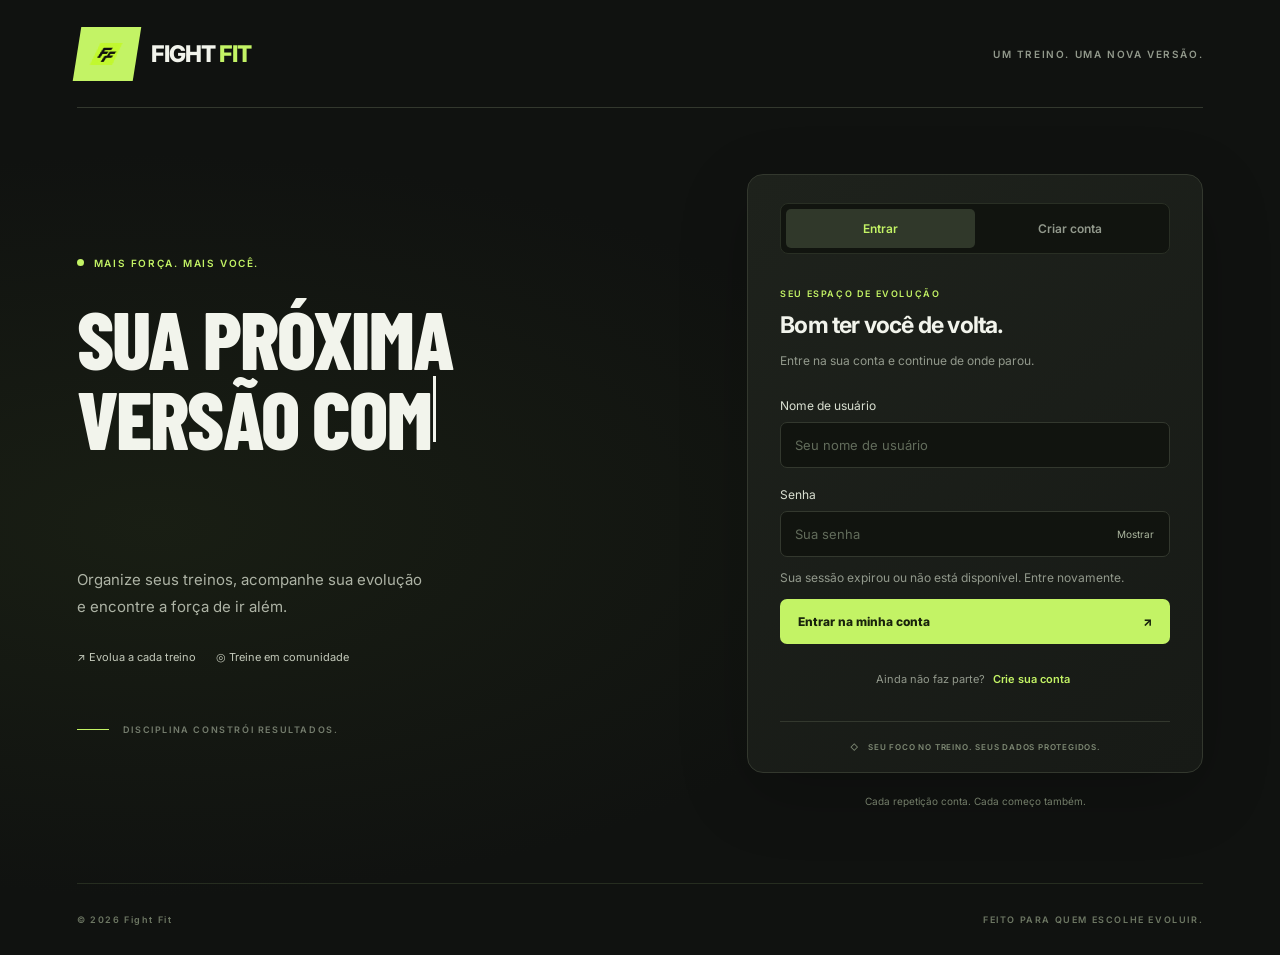
==== Front-End/public/pagina_principal.html @ aafc746a "Carrega grupos e treinos reais após o login" ====
<!doctype html>
<html lang="pt-BR">
<head>
    <meta charset="UTF-8">
    <meta name="viewport" content="width=device-width, initial-scale=1">
    <meta name="theme-color" content="#101210">
    <title>Seu espaço — Fight Fit</title>
    <link rel="icon" href="assets/images/logo.png" type="image/png">
    <link rel="stylesheet" href="assets/css/principal.css">
    <script type="module" src="assets/js/principal.js"></script>
</head>
<body>
    <a class="pular-conteudo" href="#conteudo">Pular para o conteúdo</a>
    <aside class="sidebar" id="menu-principal" aria-label="Menu principal">
        <a class="marca" href="#inicio" aria-label="Fight Fit — início">
            <img src="assets/images/logo.png" alt=""><span>FIGHT<span>FIT</span></span>
        </a>
        <p class="menu-legenda">SEU ESPAÇO</p>
        <nav aria-label="Navegação principal">
            <a class="menu-link ativo" href="#inicio" aria-current="location"><span aria-hidden="true">◈</span> Visão geral</a>
            <a class="menu-link" href="#grupos"><span aria-hidden="true">◎</span> Meus grupos <span class="contador" id="total-grupos">—</span></a>
            <a class="menu-link" href="#treinos"><img class="icone-navegacao" src="assets/images/icons/forca.svg" alt=""> Meus treinos <span class="contador" id="total-treinos">—</span></a>
        </nav>
        <div class="sidebar-convite">
            <span class="estrela" aria-hidden="true">✳</span>
            <h2>Seu ritmo.<br>Nossa força.</h2>
            <p>Encontre pessoas que também escolheram evoluir.</p>
            <button class="link-botao" data-explorar>Explorar grupos <span aria-hidden="true">→</span></button>
        </div>
        <div class="sidebar-rodape"><span class="ponto"></span> UM TREINO. UMA NOVA VERSÃO.</div>
    </aside>

    <div class="pagina">
        <header class="barra-superior">
            <button class="botao-menu" aria-expanded="false" aria-controls="menu-principal" aria-label="Abrir menu"><span aria-hidden="true">☰</span></button>
            <div class="caminho">Seu espaço <span aria-hidden="true">/</span> <strong>Visão geral</strong></div>
            <div class="barra-acoes">
                <button class="link-botao" id="sair" type="button">Sair</button><span class="avatar perfil" data-avatar-nome="Atleta">AT</span>
            </div>
        </header>

        <main id="conteudo">
            <noscript><p class="aviso-pagina">Ative o JavaScript para acessar seus grupos e treinos.</p></noscript>
            <div class="aviso-pagina" id="estado-carregamento" role="status" data-estado="carregando">
                <p id="mensagem-carregamento">Carregando seus grupos e treinos…</p>
                <button class="botao secundario" id="tentar-novamente" type="button" hidden>Tentar novamente</button>
            </div>
            <div id="conteudo-principal" hidden>
            <section id="inicio" aria-labelledby="titulo-principal">
                <div class="boas-vindas">
                    <div>
                        <p class="sobretitulo" id="etapa-boas-vindas">SEU ESPAÇO DE EVOLUÇÃO</p>
                        <h1 id="titulo-principal">Um passo de cada vez.</h1>
                        <p id="descricao-principal">Preparando seus grupos e treinos…</p>
                    </div>
                    <button class="botao secundario" data-explorar>Explorar grupos <span aria-hidden="true"><svg class="icone-seta" viewBox="0 0 24 24" fill="none" stroke="currentColor" stroke-width="1.5" stroke-linecap="round" stroke-linejoin="round" aria-hidden="true"><path d="M5 19 19 5M5 5h14v14"/></svg></span></button>
                </div>
                <div class="destaque">
                    <div class="destaque-texto">
                        <p class="sobretitulo"><span class="ponto"></span> A FORÇA ESTÁ NA COMUNIDADE</p>
                        <h2><span id="destaque-linha-1">SEU PRÓXIMO</span><span id="destaque-linha-2">NÍVEL É</span><em id="destaque-enfase">COLETIVO.</em></h2>
                        <p id="descricao-destaque">Quando a vontade encontra companhia, a evolução vira parte da rotina.</p>
                        <a class="botao principal" href="#grupos">Encontre sua turma <span aria-hidden="true"><svg class="icone-seta" viewBox="0 0 24 24" fill="none" stroke="currentColor" stroke-width="1.5" stroke-linecap="round" stroke-linejoin="round" aria-hidden="true"><path d="M5 19 19 5M5 5h14v14"/></svg></span></a>
                        <div class="destaque-rodape"><span class="linha"></span> CADA PESSOA CONTA. CADA TREINO TAMBÉM.</div>
                    </div>
                    <article class="proximo-treino" id="treino-em-destaque" hidden>
                        <div class="proximo-topo"><span class="sobretitulo">TREINO EM DESTAQUE</span><span id="modalidade-destaque"></span></div>
                        <div class="simbolo-coletivo" aria-hidden="true"><span>F</span><span>F</span></div>
                        <div class="proximo-conteudo">
                            <span class="texto-verde" id="contexto-destaque"></span>
                            <h3 id="nome-treino-destaque"></h3>
                            <div class="detalhes" id="detalhes-destaque"></div>
                            <div class="participantes" id="participantes-destaque" hidden><div class="avatares"></div><p></p></div>
                            <button class="botao principal" id="abrir-treino-destaque">Ver treino <span aria-hidden="true"><svg class="icone-seta" viewBox="0 0 24 24" fill="none" stroke="currentColor" stroke-width="1.5" stroke-linecap="round" stroke-linejoin="round" aria-hidden="true"><path d="M5 19 19 5M5 5h14v14"/></svg></span></button>
                        </div>
                    </article>
                    <article class="convite-primeiro-grupo" id="convite-primeiro-treino" hidden>
                        <span class="sobretitulo">TODO MUNDO COMEÇA EM ALGUM LUGAR</span>
                        <img class="icone-convite" src="assets/images/icons/forca.svg" alt="">
                        <h3 id="titulo-convite-treino"></h3>
                        <p id="descricao-convite-treino"></p>
                        <button class="botao principal" data-criar-treino>Criar meu primeiro treino <span aria-hidden="true"><svg class="icone-seta" viewBox="0 0 24 24" fill="none" stroke="currentColor" stroke-width="1.5" stroke-linecap="round" stroke-linejoin="round" aria-hidden="true"><path d="M5 19 19 5M5 5h14v14"/></svg></span></button>
                        <button class="link-botao" data-explorar>Encontrar uma comunidade</button>
                    </article>
                </div>
            </section>

            <section class="secao" id="grupos" aria-labelledby="titulo-grupos">
                <div class="cabecalho-secao">
                    <div><p class="sobretitulo">CONEXÕES QUE MOVEM</p><h2 id="titulo-grupos">Sua turma, sua motivação.</h2></div>
                    <button class="link-botao" data-explorar>Descobrir grupos <span aria-hidden="true"><svg class="icone-seta" viewBox="0 0 24 24" fill="none" stroke="currentColor" stroke-width="1.5" stroke-linecap="round" stroke-linejoin="round" aria-hidden="true"><path d="M5 19 19 5M5 5h14v14"/></svg></span></button>
                </div>
                <div class="filtro-grupos" id="filtro-grupos" hidden>
                    <label for="buscar-grupo">Seus grupos</label><input id="buscar-grupo" type="search" placeholder="Buscar pelo nome ou tag" autocomplete="off"><span id="resultado-busca" role="status"></span>
                </div>
                <p class="busca-vazia" id="busca-vazia" hidden>Nenhum grupo encontrado. Tente outro nome ou tag.</p>
                <div class="grade-grupos" hidden></div>
                <div class="estado-sem-grupos" id="estado-sem-grupos" hidden>
                    <span class="icone-grupo icone-comunidade" aria-hidden="true"><img src="assets/images/icons/grupo.svg" alt=""></span>
                    <div><h3>Uma turma para chamar de sua.</h3><p>Você ainda não participa de nenhum grupo. Encontre sua comunidade ou convide seus amigos para começar.</p></div>
                    <button class="botao secundario" data-criar-grupo>Criar um grupo</button>
                </div>
            </section>

            <section class="secao" id="treinos" aria-labelledby="titulo-treinos">
                <div class="cabecalho-secao">
                    <div><p class="sobretitulo">NO SEU RITMO, COM A SUA TURMA</p><h2 id="titulo-treinos">Seu espaço de treino.</h2></div>
                    <button class="link-botao" data-criar-treino>Criar treino <span aria-hidden="true">+</span></button>
                </div>
                <div class="grade-treinos" hidden></div>
                <div class="estado-sem-grupos" id="estado-sem-treinos" hidden>
                    <span class="icone-grupo icone-comunidade" aria-hidden="true"><img src="assets/images/icons/forca.svg" alt=""></span>
                    <div><h3>Seu primeiro treino começa aqui.</h3><p>Você ainda não tem treinos disponíveis. Crie um treino individual ou combine um com a sua comunidade.</p></div>
                    <button class="botao secundario" data-criar-treino>Criar um treino</button>
                </div>
            </section>
            </div>
        </main>
    </div>

    <template id="modelo-grupo">
        <article class="cartao-grupo">
            <div class="grupo-topo"><span class="icone-grupo icone-comunidade" aria-hidden="true"><img src="assets/images/icons/grupo.svg" alt=""></span><span class="etiqueta neutra">SEU GRUPO</span></div>
            <h3></h3><p class="descricao-grupo"></p><span class="tag-grupo"></span>
            <div class="grupo-meta"><div class="modalidades-grupo"></div><span class="total-integrantes"></span></div>
            <div class="grupo-base"><div class="avatares" aria-hidden="true"></div><button class="seta-botao" data-grupo></button></div>
        </article>
    </template>
    <template id="modelo-treino">
        <article class="cartao-treino">
            <div class="modalidade-treino"></div><h3></h3><p class="origem-treino"></p><p class="quantidade-exercicios"></p>
            <button class="botao pequeno" data-treino>Ver treino <span aria-hidden="true"><svg class="icone-seta" viewBox="0 0 24 24" fill="none" stroke="currentColor" stroke-width="1.5" stroke-linecap="round" stroke-linejoin="round" aria-hidden="true"><path d="M5 19 19 5M5 5h14v14"/></svg></span></button>
        </article>
    </template>

    <dialog id="dialogo-treino" aria-labelledby="titulo-dialogo-treino">
    <div class="dialogo-topo"><span class="sobretitulo">SEU TREINO</span><button class="fechar-dialogo" aria-label="Fechar treino">×</button></div>
    <h2 id="titulo-dialogo-treino"></h2>
    <p class="descricao-dialogo" id="status-detalhes-treino" role="status"></p>
    <div id="exercicios-treino"></div>
</dialog>
    <dialog id="dialogo-grupo" aria-labelledby="titulo-dialogo-grupo">
    <div class="dialogo-topo"><span class="sobretitulo">SUA COMUNIDADE</span><button class="fechar-dialogo" aria-label="Fechar grupo">×</button></div>
    <h2 id="titulo-dialogo-grupo"></h2><p class="tag-grupo" id="tag-dialogo-grupo"></p>
    <p class="descricao-dialogo" id="status-detalhes-grupo" role="status"></p>
    <ul class="lista-integrantes" id="lista-integrantes"></ul>
</dialog>
    <dialog id="dialogo-explorar" aria-labelledby="titulo-explorar">
    <div class="dialogo-topo"><span class="sobretitulo">ENCONTRE SUA TURMA</span><button class="fechar-dialogo" aria-label="Fechar exploração de grupos">×</button></div>
    <h2 id="titulo-explorar">Tem gente no seu ritmo.</h2>
    <form class="formulario-dialogo" id="form-buscar-grupos" method="get">
        <label for="nome-busca-grupo">Nome do grupo</label><input id="nome-busca-grupo" name="nome" type="search" required maxlength="255" placeholder="Busque uma comunidade">
        <button class="botao principal" type="submit">Buscar grupos</button>
    </form>
    <p class="descricao-dialogo" id="status-explorar" role="status">Busque pelo nome do grupo que você quer encontrar.</p>
    <div id="resultados-grupos"></div>
</dialog>
    <dialog id="dialogo-criar-grupo" aria-labelledby="titulo-criar-grupo">
    <div class="dialogo-topo"><span class="sobretitulo">SUA TURMA</span><button class="fechar-dialogo" aria-label="Fechar criação de grupo">×</button></div>
    <h2 id="titulo-criar-grupo">O primeiro passo é reunir.</h2>
    <form class="formulario-dialogo" id="form-criar-grupo" method="post">
        <label for="nome-grupo">Nome do grupo</label><input id="nome-grupo" name="nome" required maxlength="60" placeholder="Ex.: Treino com os amigos">
        <label for="senha-grupo">Senha do grupo</label><input id="senha-grupo" name="senha" type="password" autocomplete="new-password" required>
        <button class="botao principal" type="submit">Criar grupo</button>
    </form>
    <p class="descricao-dialogo" id="status-criar-grupo" role="status"></p>
</dialog>
    <dialog id="dialogo-criar-treino" aria-labelledby="titulo-criar-treino">
    <div class="dialogo-topo"><span class="sobretitulo">SEU RITMO</span><button class="fechar-dialogo" aria-label="Fechar criação de treino">×</button></div>
    <h2 id="titulo-criar-treino">Dê o primeiro passo.</h2>
    <form class="formulario-dialogo" id="form-criar-treino" method="post">
        <label for="nome-treino">Nome do treino</label><input id="nome-treino" name="nome" required maxlength="60" placeholder="Ex.: Meu treino A">
        <button class="botao principal" type="submit">Criar treino</button>
    </form>
    <p class="descricao-dialogo" id="status-criar-treino" role="status"></p>
</dialog>
<dialog id="dialogo-entrar-grupo" aria-labelledby="nome-grupo-entrada">
    <div class="dialogo-topo"><span class="sobretitulo">ENTRAR NA COMUNIDADE</span><button class="fechar-dialogo" aria-label="Fechar entrada no grupo">×</button></div>
    <h2 id="nome-grupo-entrada"></h2>
    <form class="formulario-dialogo" id="form-entrar-grupo" method="post">
        <label for="senha-entrar-grupo">Senha do grupo</label><input id="senha-entrar-grupo" name="senha" type="password" autocomplete="off" required>
        <button class="botao principal" type="submit">Entrar no grupo</button>
    </form>
    <p class="descricao-dialogo" id="status-entrar-grupo" role="status"></p>
</dialog>
</body>
</html>
---- Front-End/public/assets/css/principal.css ----
@import url('https://fonts.googleapis.com/css2?family=Barlow+Condensed:wght@600;700;800&family=Inter:wght@400;500;600;700;800&display=swap');

:root { color-scheme: dark; --fundo: #101210; --painel: #191c18; --texto: #f2f4ec; --muted: #9ba493; --verde: #c3f365; --borda: #30372b; font-family: Inter, Arial, sans-serif; color: var(--texto); background: var(--fundo); }
* { box-sizing: border-box; }
[hidden] { display: none !important; }
html { scroll-padding-top: 100px; }
body { margin: 0; }
button, a { -webkit-tap-highlight-color: transparent; touch-action: manipulation; }
button { font: inherit; cursor: pointer; }
a { color: inherit; text-decoration: none; }
button:focus-visible, a:focus-visible, input:focus-visible { outline: 2px solid var(--verde); outline-offset: 5px; }
button:disabled { cursor: default; opacity: .65; }
button { border: 0; }
img { max-width: 100%; }
.icone-seta { width: 17px; height: 17px; vertical-align: middle; flex-shrink: 0; }
.icone-grupo .icone-seta { width: 25px; height: 25px; }
.seta-botao { display: inline-flex; align-items: center; justify-content: center; }
.pular-conteudo { position: fixed; left: 16px; top: -100px; z-index: 20; padding: 14px; background: var(--verde); color: #17200e; }
.pular-conteudo:focus { top: 12px; }
.sidebar { width: 232px; position: fixed; inset: 0 auto 0 0; z-index: 5; display: flex; flex-direction: column; padding: 32px 22px 24px; border-right: 1px solid var(--borda); background: #131610; }
.marca { display: flex; align-items: center; gap: 10px; font-weight: 800; font-size: 23px; letter-spacing: -1px; }
.marca img { width: 43px; height: 43px; object-fit: contain; }
.marca>span>span { color: var(--verde); }
.menu-legenda { color: #737e69; font-size: 9px; letter-spacing: 1.8px; margin: 55px 12px 16px; }
nav { display: grid; gap: 8px; }
.menu-link { display: flex; align-items: center; gap: 12px; padding: 14px 12px; border-radius: 6px; font-size: 12px; color: var(--muted); }
.menu-link>span:first-child { font-size: 20px; width: 20px; text-align: center; }
.menu-link.ativo { color: var(--verde); background: #28321c; }
.menu-link:hover { color: var(--texto); background: #20261b; }
.contador { margin-left: auto; font-size: 9px; padding: 4px 6px; background: #272e22; border-radius: 4px; }
.sidebar-convite { margin-top: auto; padding: 24px 12px 32px; }
.estrela { color: var(--verde); font-size: 36px; }
.sidebar-convite h2 { font-size: 25px; letter-spacing: -.7px; margin: 15px 0 12px; }
.sidebar-convite p { font-size: 11px; color: var(--muted); line-height: 1.8; }
.sidebar-rodape { border-top: 1px solid var(--borda); padding-top: 22px; display: flex; align-items: center; gap: 8px; color: #78846a; font-size: 7px; letter-spacing: .8px; }
.pagina { margin-left: 232px; }
.barra-superior { height: 86px; border-bottom: 1px solid var(--borda); display: flex; align-items: center; justify-content: space-between; gap: 16px; padding: 0 42px; }
.caminho { color: #77816d; font-size: 11px; }
.caminho span { margin: 0 14px; }
.caminho strong { color: #c7cebd; font-weight: 500; }
.barra-acoes { display: flex; align-items: center; gap: 22px; }

.avatar { display: inline-flex; align-items: center; justify-content: center; width: 32px; height: 32px; border-radius: 50%; font-size: 9px; font-weight: 700; color: #20271c; flex-shrink: 0; }
.perfil { background: #272e22; border: 1px solid #465239; color: var(--verde); width: 35px; height: 35px; }
.botao-menu { display: none; }
main { max-width: 1440px; margin: auto; padding: 36px 42px 42px; }
section { scroll-margin-top: 24px; }
.boas-vindas { display: flex; align-items: center; justify-content: space-between; gap: 20px; margin-bottom: 30px; }
.sobretitulo { font-size: 9px; font-weight: 600; letter-spacing: 1.6px; color: var(--muted); }
.boas-vindas .sobretitulo { color: var(--verde); margin: 0 0 10px; }
h1 { font-size: clamp(23px, 2.2vw, 33px); letter-spacing: -1.1px; margin: 0; }
.boas-vindas p:last-child { color: var(--muted); font-size: 11px; line-height: 1.7; margin: 10px 0 0; }
.botao { display: inline-flex; align-items: center; justify-content: space-between; gap: 24px; min-height: 44px; padding: 14px 18px; font-size: 11px; font-weight: 700; border-radius: 5px; background: #252e1e; color: var(--verde); }
.botao>span { font-size: 17px; font-weight: 400; }
.botao.principal { background: var(--verde); color: #19230d; }
.botao.principal:hover { background: #d2ff81; }
.botao.secundario { border: 1px solid #465337; background: transparent; color: #d6ddcd; white-space: nowrap; }
.botao.secundario:hover, .botao.pequeno:hover { background: #303c25; }
.destaque { display: grid; grid-template-columns: 1.15fr 1fr; border: 1px solid #3c482e; border-radius: 12px; background: radial-gradient(ellipse at 5% 90%, #344b2066, transparent 65%), #181e14; overflow: hidden; }
.destaque-texto { padding: 32px 34px; position: relative; }
.destaque-texto>.sobretitulo { display: flex; align-items: center; gap: 8px; color: #bdcdab; font-size: 8px; }
.ponto { display: inline-block; background: var(--verde); width: 5px; height: 5px; border-radius: 50%; flex-shrink: 0; }
.destaque h2 { font-family: 'Barlow Condensed', Impact, 'Arial Narrow', sans-serif; font-size: clamp(46px, 4.2vw, 72px); line-height: .98; font-weight: 800; letter-spacing: -.8px; margin: 27px 0 20px; }
.destaque h2 em { display: block; color: var(--verde); font-style: normal; }
.destaque-texto>p:not(.sobretitulo) { color: #acb69f; font-size: 12px; line-height: 1.8; margin-bottom: 23px; }
.destaque-rodape { font-size: 7px; letter-spacing: 1.2px; color: #99a98a; display: flex; align-items: center; gap: 10px; margin-top: 32px; }
.linha { width: 26px; height: 1px; background: var(--verde); flex-shrink: 0; }
.proximo-treino { margin: 16px 16px 16px 0; border: 1px solid #3c482e; border-radius: 8px; background: #10150fd9; position: relative; overflow: hidden; }
.proximo-topo { display: flex; align-items: center; justify-content: space-between; gap: 10px; padding: 20px 22px 0; position: relative; z-index: 1; }
.proximo-topo .sobretitulo { font-size: 7px; }
.etiqueta { font-size: 8px; font-weight: 600; white-space: nowrap; color: var(--verde); border: 1px solid #3f502d; border-radius: 4px; padding: 6px 8px; }
.proximo-conteudo { padding: 65px 24px 24px; position: relative; z-index: 1; }
.texto-verde { color: var(--verde); }
.proximo-conteudo>.texto-verde { font-size: 8px; letter-spacing: 1.5px; font-weight: 600; }
.proximo-conteudo h3 { font-size: clamp(21px, 2vw, 29px); letter-spacing: -.8px; line-height: 1.2; margin: 12px 0 14px; }
.detalhes { color: #97a38b; font-size: 10px; display: flex; flex-wrap: wrap; gap: 12px; }
.detalhes span+span::before { content: '·'; margin-right: 12px; }
.simbolo-coletivo { position: absolute; right: -36px; top: 15px; width: 240px; height: 240px; border-radius: 50%; border: 1px solid #303e2466; display: flex; align-items: center; justify-content: center; color: #c3f3650c; font-family: Impact, sans-serif; font-size: 140px; font-style: italic; letter-spacing: -32px; transform: rotate(-15deg); }
.simbolo-coletivo::before { content: ''; position: absolute; inset: 16px; border: 1px solid #34442a44; border-radius: 50%; }
.simbolo-coletivo span+span { transform: rotate(180deg); }
.participantes { display: flex; align-items: center; gap: 14px; margin: 24px 0; }
.avatares { display: flex; padding-left: 0; }
.avatares .avatar { border: 3px solid #171e13; margin-left: -7px; }
.avatares .avatar:first-child { margin-left: 0; }
.lilas { background: #b4a0d0; }
.areia { background: #d5c6a9; }
.verde { background: var(--verde); }
.escuro { background: #303b25; color: var(--verde); }
.participantes p { font-size: 9px; line-height: 1.7; color: var(--muted); margin: 0; }
.participantes strong { font-weight: 500; color: #d5ddca; }
.proximo-conteudo>.botao { width: 100%; }
.secao { margin-top: 36px; }
.cabecalho-secao { display: flex; align-items: center; justify-content: space-between; gap: 20px; margin-bottom: 20px; }
.cabecalho-secao .sobretitulo { font-size: 8px; color: #7c896f; margin: 0 0 8px; }
.cabecalho-secao h2 { font-size: 20px; font-weight: 600; letter-spacing: -.6px; margin: 0; }
.link-botao { background: none; color: var(--verde); font-size: 10px; padding: 8px 0; display: inline-flex; align-items: center; gap: 18px; text-align: left; }
.link-botao>span { font-size: 16px; }
.grade-grupos { display: grid; grid-template-columns: 1fr 1fr; gap: 18px; }
.cartao-grupo { border: 1px solid var(--borda); border-radius: 9px; background: #181c15; padding: 24px; }
.grupo-topo { display: flex; align-items: center; justify-content: space-between; }
.icone-grupo { display: inline-flex; align-items: center; justify-content: center; width: 43px; height: 43px; border-radius: 10px; color: #1d2912; font-size: 26px; }
.neutra { color: #aab59d; border-color: #35402d; font-size: 7px; }
.cartao-grupo h3 { margin: 20px 0 9px; font-size: 19px; letter-spacing: -.5px; }
.cartao-grupo>p { color: var(--muted); font-size: 11px; line-height: 1.8; margin: 0 0 19px; }
.grupo-meta { display: flex; justify-content: space-between; flex-wrap: wrap; gap: 12px; font-size: 9px; color: #acb89f; padding-bottom: 20px; border-bottom: 1px solid var(--borda); }
.grupo-meta>span:first-child { display: flex; align-items: center; gap: 7px; }
.grupo-base { display: flex; align-items: center; justify-content: space-between; padding-top: 16px; }
.seta-botao { border: 1px solid #3a4730; color: var(--verde); background: none; width: 35px; height: 35px; border-radius: 50%; font-size: 21px; }
.seta-botao:hover { background: #344027; }

.botao.pequeno { font-size: 10px; min-height: 36px; padding: 9px 13px; }

dialog { color: var(--texto); width: min(560px, calc(100% - 32px)); max-height: calc(100svh - 48px); padding: 28px; background: #191f15; border: 1px solid #475737; border-radius: 12px; }
dialog::backdrop { background: #050904bb; backdrop-filter: blur(6px); }
.dialogo-topo { display: flex; align-items: center; justify-content: space-between; gap: 16px; margin-bottom: 24px; }
.dialogo-topo .sobretitulo { font-size: 8px; line-height: 1.6; }
.fechar-dialogo { color: #d1ddc3; background: #2a3422; width: 32px; height: 32px; border-radius: 50%; font-size: 24px; flex-shrink: 0; }
dialog h2 { font-size: 27px; letter-spacing: -.8px; margin-bottom: 12px; }
.descricao-dialogo { color: var(--muted); font-size: 12px; line-height: 1.8; }
.nota-dialogo { color: #a0b08f; font-size: 10px; line-height: 1.8; margin-top: 24px; }
.progresso-texto { color: var(--verde); font-size: 10px; margin: 24px 0 12px; }
.barra-progresso { height: 4px; background: #323e29; margin-bottom: 16px; border-radius: 2px; }
.barra-progresso>span { display: block; height: 100%; background: var(--verde); width: 0; }
.exercicio { display: flex; align-items: center; gap: 14px; border-bottom: 1px solid var(--borda); padding: 16px 0; cursor: pointer; }
.exercicio input { accent-color: var(--verde); width: 20px; height: 20px; flex-shrink: 0; }
.exercicio strong { display: block; font-size: 13px; font-weight: 500; margin-bottom: 6px; }
.exercicio small { color: var(--muted); font-size: 10px; }
.exercicio:has(input:checked) strong { color: var(--verde); }
.resumo-grupo { display: flex; gap: 35px; padding: 22px 0; margin: 20px 0; border-block: 1px solid var(--borda); font-size: 8px; color: var(--muted); letter-spacing: 1px; }
.resumo-grupo strong { display: block; margin-top: 10px; font-size: 16px; color: var(--texto); letter-spacing: -.4px; }
.grupo-explorar { display: flex; align-items: center; gap: 15px; padding: 22px 0; border-bottom: 1px solid var(--borda); }
.grupo-explorar>div { flex: 1; }
.grupo-explorar h3 { font-size: 14px; margin: 0 0 8px; }
.grupo-explorar p { font-size: 10px; color: var(--muted); margin: 0; line-height: 1.6; }
@media(min-width: 1001px) and (max-height: 700px) { .sidebar-convite { padding-top: 16px; padding-bottom: 16px; } .sidebar-convite .estrela { display: none; } }
@media(max-width: 1200px) { .sidebar { width: 205px; padding-inline: 16px; } .pagina { margin-left: 205px; } main { padding-inline: 28px; } .barra-superior { padding-inline: 28px; } .destaque-texto { padding: 28px 24px; } .proximo-conteudo { padding: 55px 18px 22px; } .proximo-topo { padding-inline: 18px; }  .destaque-rodape { font-size: 6px; } }
@media(max-width: 1000px) { .sidebar { display: none; width: 240px; top: 72px; padding-top: 24px; box-shadow: 20px 0 60px #0008; } .sidebar.aberto { display: flex; } .sidebar-convite { display: none; } .sidebar-rodape { margin-top: auto; } .menu-legenda { margin-top: 32px; } .pagina { margin-left: 0; } .barra-superior { height: 72px; padding-inline: 24px; } .botao-menu { display: inline-flex; background: #28321e; color: var(--verde); font-size: 20px; padding: 7px 10px; border-radius: 5px; } .caminho { margin-right: auto; } main { padding: 28px 24px 0; } .destaque h2 { font-size: clamp(48px, 6.2vw, 68px); } }
@media(max-width: 650px) { .barra-superior { padding-inline: 18px; gap: 12px; } .caminho { font-size: 10px; } .caminho>span { margin-inline: 8px; } .caminho { color: transparent; font-size: 0; } .caminho strong { font-size: 12px; } .caminho span { display: none; } .barra-acoes { gap: 12px; }  main { padding: 26px 18px 0; } .boas-vindas { display: block; margin-bottom: 24px; } .boas-vindas>.botao { display: none; } h1 { font-size: clamp(23px, 5.8vw, 31px); letter-spacing: -.8px; } .boas-vindas p:last-child { font-size: 11px; max-width: 300px; } .destaque { grid-template-columns: 1fr; } .destaque-texto { padding: 24px; } .destaque h2 { font-size: clamp(43px, 11vw, 65px); margin-top: 25px; } .destaque-texto>.sobretitulo { font-size: 7px; letter-spacing: 1.1px; } .destaque-rodape { margin-top: 25px; line-height: 1.8; } .proximo-treino { margin: 0 12px 12px; } .proximo-conteudo { padding: 40px 22px 22px; } .proximo-conteudo h3 { font-size: 29px; } .proximo-topo { padding-inline: 22px; } .simbolo-coletivo { right: -15px; } .grade-grupos { grid-template-columns: 1fr; gap: 14px; } .cabecalho-secao { align-items: flex-start; gap: 12px; } .cabecalho-secao h2 { font-size: 19px; } .cabecalho-secao>.link-botao { font-size: 9px; gap: 8px; padding-top: 0; max-width: 92px; } .cabecalho-secao .sobretitulo { font-size: 7px; letter-spacing: 1.1px; }  .cartao-grupo { padding: 22px; }         .secao { margin-top: 30px; } dialog { padding: 22px; } dialog h2 { font-size: 23px; } .grupo-explorar { flex-wrap: wrap; gap: 12px; } .grupo-explorar>div { min-width: 150px; } .grupo-explorar>.botao { margin-left: 55px; } .resumo-grupo { gap: 20px; } }
@media(prefers-reduced-motion: no-preference) { html { scroll-behavior: smooth; } .botao, .menu-link, .seta-botao { transition: background .18s ease, color .18s ease; } dialog[open] { animation: aparecer .18s ease-out; } @keyframes aparecer { from { opacity: 0; transform: translateY(8px); } to { opacity: 1; transform: translateY(0); } } }

/* Primeiro acesso à comunidade. */



.convite-primeiro-grupo { margin: 16px 16px 16px 0; padding: 24px; border: 1px solid #3c482e; border-radius: 8px; background: #10150fd9; display: flex; flex-direction: column; align-items: flex-start; justify-content: center; }
.convite-primeiro-grupo>.sobretitulo { font-size: 7px; line-height: 1.8; }
.circulo-comunidade { font-size: 58px; color: var(--verde); line-height: 1; margin: 20px 0 10px; }
.convite-primeiro-grupo h3 { font-size: clamp(23px, 2vw, 29px); letter-spacing: -.8px; line-height: 1.2; margin: 10px 0; max-width: 340px; }
.convite-primeiro-grupo>p { color: var(--muted); font-size: 12px; line-height: 1.8; margin: 0 0 20px; max-width: 320px; }
.convite-primeiro-grupo>.botao { width: 100%; }
.convite-primeiro-grupo>.link-botao { align-self: center; margin-top: 10px; }
.estado-sem-grupos { display: flex; align-items: center; gap: 22px; border: 1px dashed #465337; border-radius: 9px; padding: 30px; background: #171c13; }
.estado-sem-grupos>.icone-grupo { flex-shrink: 0; }
.estado-sem-grupos>div { flex: 1; }
.estado-sem-grupos h3 { margin: 0 0 10px; font-size: 18px; letter-spacing: -.4px; }
.estado-sem-grupos p { font-size: 11px; color: var(--muted); max-width: 480px; line-height: 1.8; margin: 0; }
.estado-sem-grupos>.botao { white-space: nowrap; }
.membro-sem-foto { font-size: 10px; color: var(--muted); }
#form-criar-grupo { display: grid; gap: 14px; margin-top: 25px; }
#form-criar-grupo label { font-size: 12px; color: var(--muted); }
#form-criar-grupo input { min-width: 0; width: 100%; padding: 14px; border: 1px solid #465337; border-radius: 5px; color: var(--texto); background: #10150f; font: inherit; font-size: 14px; }
#form-criar-grupo>.botao { margin-top: 6px; }
@media(max-width: 650px) {
    .barra-acoes { margin-left: auto; gap: 12px; }
    .caminho { display: none; }


    .convite-primeiro-grupo { margin: 0 12px 12px; padding: 24px; }
    .convite-primeiro-grupo h3 { font-size: 27px; }
    .estado-sem-grupos { flex-direction: column; align-items: flex-start; padding: 24px; gap: 18px; }
    .estado-sem-grupos>.botao { width: 100%; justify-content: center; }
    main { padding-bottom: 30px; }
}

.filtro-grupos {
    display: flex;
    align-items: center;
    gap: 16px;
    margin: 0 0 20px;
}
.filtro-grupos label, #resultado-busca {
    color: var(--muted);
    font-size: 11px;
}
.filtro-grupos input {
    min-width: 0;
    width: min(100%, 320px);
    padding: 12px 14px;
    border: 1px solid var(--borda);
    border-radius: 5px;
    background: #181c15;
    color: var(--texto);
    font: inherit;
    font-size: 12px;
}
#resultado-busca { margin-left: auto; white-space: nowrap; }
.busca-vazia {
    padding: 30px;
    border: 1px dashed #465337;
    border-radius: 8px;
    color: var(--muted);
    font-size: 13px;
    text-align: center;
}
@media(max-width: 650px) {
    .caminho { display: block; }
    .filtro-grupos { display: grid; grid-template-columns: 1fr auto; gap: 12px; }
    .filtro-grupos input { grid-column: 1 / -1; grid-row: 2; width: 100%; }
    #resultado-busca { grid-row: 1; grid-column: 2; }
}

/* Conteúdo da mesma página, preenchido conforme as listas do usuário. */
.destaque h2>span { display: block; }
.destaque-texto>p:not(.sobretitulo) { max-width: 325px; }
.icone-navegacao { width: 20px; height: 20px; }
.icone-convite { width: 58px; height: 58px; margin: 22px 0; }
.icone-comunidade { background: #28351d; }
.icone-comunidade img { width: 27px; height: 27px; }


select:focus-visible { outline: 2px solid var(--verde); outline-offset: 4px; }
.tag-grupo { display: block; color: #a8ba96; font-size: 10px; letter-spacing: .8px; margin: -3px 0 20px; }
.modalidades-grupo { display: flex; align-items: center; flex-wrap: wrap; gap: 9px; }
.etiqueta-modalidade { display: inline-flex; align-items: center; gap: 6px; font-size: 10px; color: #bdcead; }
.etiqueta-modalidade img { width: 20px; height: 20px; }
.grupo-base>.seta-botao { margin-left: auto; }
.grade-treinos { display: grid; grid-template-columns: repeat(3, minmax(0, 1fr)); gap: 18px; }
.cartao-treino { display: flex; flex-direction: column; align-items: flex-start; min-width: 0; padding: 23px; background: #181c15; border: 1px solid var(--borda); border-radius: 9px; }
.cartao-treino h3 { font-size: 17px; line-height: 1.4; letter-spacing: -.4px; margin: 20px 0 8px; overflow-wrap: anywhere; }
.origem-treino { color: #b7c6a8; font-size: 10px; line-height: 1.7; margin: 0 0 8px; }
.quantidade-exercicios { font-size: 10px; color: var(--muted); margin: 0 0 22px; }
.cartao-treino>.botao { margin-top: auto; }
.cartao-grupo h3, .descricao-grupo, #nome-treino-destaque { overflow-wrap: anywhere; }
.aviso-pagina { padding: 20px; border: 1px solid #465337; color: var(--verde); font-size: 13px; line-height: 1.8; }
#form-criar-treino { display: grid; gap: 14px; margin-top: 25px; }
#form-criar-treino label { font-size: 12px; color: var(--muted); }
#form-criar-treino input, #form-criar-treino select {
    min-width: 0;
    width: 100%;
    padding: 14px;
    border: 1px solid #465337;
    border-radius: 5px;
    color: var(--texto);
    background: #10150f;
    font: inherit;
    font-size: 14px;
}
#form-criar-treino>.botao { margin-top: 6px; }
@media(max-width: 1100px) { .grade-treinos { grid-template-columns: repeat(2, minmax(0, 1fr)); } }
@media(max-width: 650px) {


    .grade-treinos { grid-template-columns: 1fr; }
    .tag-grupo { font-size: 10px; }
    .cabecalho-secao>.link-botao { flex-shrink: 0; }
}

/* Formulários e estados de carregamento da integração real. */
.formulario-dialogo { display: grid; gap: 14px; margin-top: 25px; }
.formulario-dialogo label { font-size: 12px; color: var(--muted); }
.formulario-dialogo input {
    min-width: 0; width: 100%; padding: 14px; border: 1px solid #465337;
    border-radius: 5px; color: var(--texto); background: #10150f; font: inherit; font-size: 14px;
}
.formulario-dialogo>.botao { margin-top: 6px; }
.lista-integrantes { list-style: none; padding: 0; margin: 0; }
.lista-integrantes li { display: flex; justify-content: space-between; gap: 15px; border-bottom: 1px solid var(--borda); padding: 16px 0; font-size: 13px; }
.lista-integrantes small { color: var(--muted); font-size: 10px; }
.detalhe-exercicio { cursor: default; }
#estado-carregamento { margin-bottom: 25px; }
#estado-carregamento[data-estado="erro"] { color: #ffc0aa; }
#estado-carregamento p { line-height: 1.8; }
#status-detalhes-treino, #status-detalhes-grupo, #status-explorar { line-height: 1.8; }
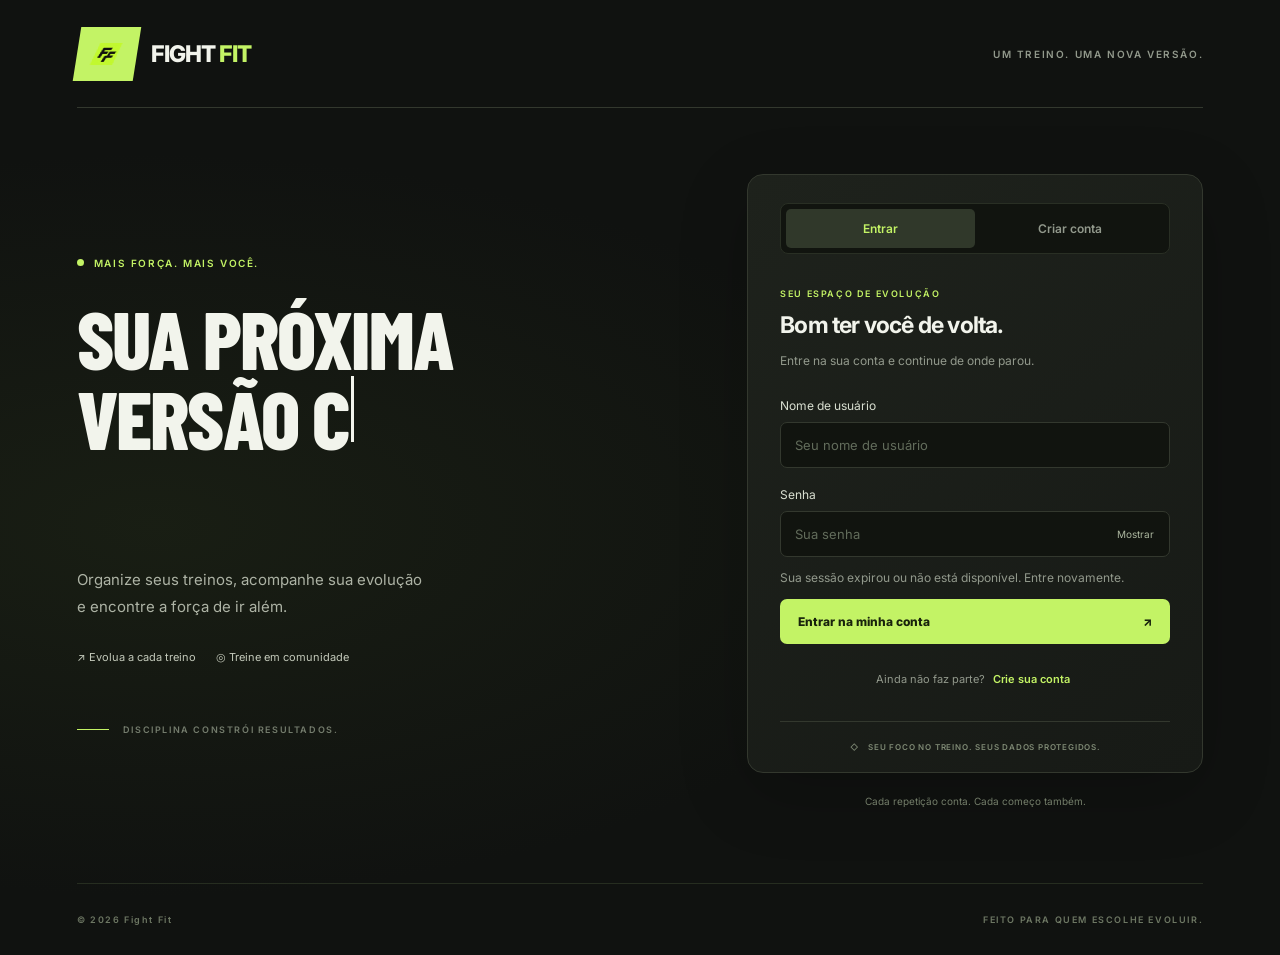
==== commit 62843b0f: "adicionando a alteração do claude para melhorar um pouco as aparencias de IA no front end" ====
--- a/Front-End/public/pagina_principal.html
+++ b/Front-End/public/pagina_principal.html
@@ -17,17 +17,15 @@
         </a>
         <p class="menu-legenda">SEU ESPAÇO</p>
         <nav aria-label="Navegação principal">
-            <a class="menu-link ativo" href="#inicio" aria-current="location"><span aria-hidden="true">◈</span> Visão geral</a>
-            <a class="menu-link" href="#grupos"><span aria-hidden="true">◎</span> Meus grupos <span class="contador" id="total-grupos">—</span></a>
+            <a class="menu-link ativo" href="#inicio" aria-current="location"><svg class="icone-navegacao" viewBox="0 0 24 24" fill="none" stroke="currentColor" stroke-width="1.7" stroke-linecap="round" stroke-linejoin="round" aria-hidden="true"><path d="M3 11 12 4l9 7M5 10v10h14V10"/></svg> Visão geral</a>
+            <a class="menu-link" href="#grupos"><img class="icone-navegacao" src="assets/images/icons/grupo.svg" alt=""> Meus grupos <span class="contador" id="total-grupos">—</span></a>
             <a class="menu-link" href="#treinos"><img class="icone-navegacao" src="assets/images/icons/forca.svg" alt=""> Meus treinos <span class="contador" id="total-treinos">—</span></a>
         </nav>
         <div class="sidebar-convite">
-            <span class="estrela" aria-hidden="true">✳</span>
-            <h2>Seu ritmo.<br>Nossa força.</h2>
-            <p>Encontre pessoas que também escolheram evoluir.</p>
+            <h2>Procurando<br>um grupo?</h2>
+            <p>Busque pelo nome e entre com a senha que o dono do grupo te passar.</p>
             <button class="link-botao" data-explorar>Explorar grupos <span aria-hidden="true">→</span></button>
         </div>
-        <div class="sidebar-rodape"><span class="ponto"></span> UM TREINO. UMA NOVA VERSÃO.</div>
     </aside>
 
     <div class="pagina">
@@ -49,23 +47,19 @@
             <section id="inicio" aria-labelledby="titulo-principal">
                 <div class="boas-vindas">
                     <div>
-                        <p class="sobretitulo" id="etapa-boas-vindas">SEU ESPAÇO DE EVOLUÇÃO</p>
-                        <h1 id="titulo-principal">Um passo de cada vez.</h1>
-                        <p id="descricao-principal">Preparando seus grupos e treinos…</p>
+                        <h1 id="titulo-principal">Olá</h1>
+                        <p id="descricao-principal"></p>
                     </div>
                     <button class="botao secundario" data-explorar>Explorar grupos <span aria-hidden="true"><svg class="icone-seta" viewBox="0 0 24 24" fill="none" stroke="currentColor" stroke-width="1.5" stroke-linecap="round" stroke-linejoin="round" aria-hidden="true"><path d="M5 19 19 5M5 5h14v14"/></svg></span></button>
                 </div>
                 <div class="destaque">
                     <div class="destaque-texto">
-                        <p class="sobretitulo"><span class="ponto"></span> A FORÇA ESTÁ NA COMUNIDADE</p>
-                        <h2><span id="destaque-linha-1">SEU PRÓXIMO</span><span id="destaque-linha-2">NÍVEL É</span><em id="destaque-enfase">COLETIVO.</em></h2>
-                        <p id="descricao-destaque">Quando a vontade encontra companhia, a evolução vira parte da rotina.</p>
-                        <a class="botao principal" href="#grupos">Encontre sua turma <span aria-hidden="true"><svg class="icone-seta" viewBox="0 0 24 24" fill="none" stroke="currentColor" stroke-width="1.5" stroke-linecap="round" stroke-linejoin="round" aria-hidden="true"><path d="M5 19 19 5M5 5h14v14"/></svg></span></a>
-                        <div class="destaque-rodape"><span class="linha"></span> CADA PESSOA CONTA. CADA TREINO TAMBÉM.</div>
+                        <h2><span>TREINE</span><span>COM A SUA</span><em>TURMA.</em></h2>
+                        <p id="descricao-destaque">Entre em um grupo com a senha que o dono te passar, ou crie o seu e chame quem treina com você.</p>
+                        <a class="botao principal" href="#grupos">Ver meus grupos <span aria-hidden="true"><svg class="icone-seta" viewBox="0 0 24 24" fill="none" stroke="currentColor" stroke-width="1.5" stroke-linecap="round" stroke-linejoin="round" aria-hidden="true"><path d="M5 19 19 5M5 5h14v14"/></svg></span></a>
                     </div>
                     <article class="proximo-treino" id="treino-em-destaque" hidden>
                         <div class="proximo-topo"><span class="sobretitulo">TREINO EM DESTAQUE</span><span id="modalidade-destaque"></span></div>
-                        <div class="simbolo-coletivo" aria-hidden="true"><span>F</span><span>F</span></div>
                         <div class="proximo-conteudo">
                             <span class="texto-verde" id="contexto-destaque"></span>
                             <h3 id="nome-treino-destaque"></h3>
@@ -75,42 +69,42 @@
                         </div>
                     </article>
                     <article class="convite-primeiro-grupo" id="convite-primeiro-treino" hidden>
-                        <span class="sobretitulo">TODO MUNDO COMEÇA EM ALGUM LUGAR</span>
+                        <span class="sobretitulo">NENHUM TREINO AINDA</span>
                         <img class="icone-convite" src="assets/images/icons/forca.svg" alt="">
                         <h3 id="titulo-convite-treino"></h3>
                         <p id="descricao-convite-treino"></p>
-                        <button class="botao principal" data-criar-treino>Criar meu primeiro treino <span aria-hidden="true"><svg class="icone-seta" viewBox="0 0 24 24" fill="none" stroke="currentColor" stroke-width="1.5" stroke-linecap="round" stroke-linejoin="round" aria-hidden="true"><path d="M5 19 19 5M5 5h14v14"/></svg></span></button>
-                        <button class="link-botao" data-explorar>Encontrar uma comunidade</button>
+                        <button class="botao principal" data-criar-treino>Criar treino <span aria-hidden="true"><svg class="icone-seta" viewBox="0 0 24 24" fill="none" stroke="currentColor" stroke-width="1.5" stroke-linecap="round" stroke-linejoin="round" aria-hidden="true"><path d="M5 19 19 5M5 5h14v14"/></svg></span></button>
+                        <button class="link-botao" data-explorar>Buscar um grupo</button>
                     </article>
                 </div>
             </section>
 
             <section class="secao" id="grupos" aria-labelledby="titulo-grupos">
                 <div class="cabecalho-secao">
-                    <div><p class="sobretitulo">CONEXÕES QUE MOVEM</p><h2 id="titulo-grupos">Sua turma, sua motivação.</h2></div>
-                    <button class="link-botao" data-explorar>Descobrir grupos <span aria-hidden="true"><svg class="icone-seta" viewBox="0 0 24 24" fill="none" stroke="currentColor" stroke-width="1.5" stroke-linecap="round" stroke-linejoin="round" aria-hidden="true"><path d="M5 19 19 5M5 5h14v14"/></svg></span></button>
+                    <div><h2 id="titulo-grupos">Meus grupos</h2></div>
+                    <button class="link-botao" data-explorar>Buscar grupos <span aria-hidden="true"><svg class="icone-seta" viewBox="0 0 24 24" fill="none" stroke="currentColor" stroke-width="1.5" stroke-linecap="round" stroke-linejoin="round" aria-hidden="true"><path d="M5 19 19 5M5 5h14v14"/></svg></span></button>
                 </div>
                 <div class="filtro-grupos" id="filtro-grupos" hidden>
-                    <label for="buscar-grupo">Seus grupos</label><input id="buscar-grupo" type="search" placeholder="Buscar pelo nome ou tag" autocomplete="off"><span id="resultado-busca" role="status"></span>
+                    <label for="buscar-grupo">Filtrar</label><input id="buscar-grupo" type="search" placeholder="Buscar pelo nome ou tag" autocomplete="off"><span id="resultado-busca" role="status"></span>
                 </div>
-                <p class="busca-vazia" id="busca-vazia" hidden>Nenhum grupo encontrado. Tente outro nome ou tag.</p>
+                <p class="busca-vazia" id="busca-vazia" hidden>Nenhum grupo com esse nome ou tag.</p>
                 <div class="grade-grupos" hidden></div>
                 <div class="estado-sem-grupos" id="estado-sem-grupos" hidden>
                     <span class="icone-grupo icone-comunidade" aria-hidden="true"><img src="assets/images/icons/grupo.svg" alt=""></span>
-                    <div><h3>Uma turma para chamar de sua.</h3><p>Você ainda não participa de nenhum grupo. Encontre sua comunidade ou convide seus amigos para começar.</p></div>
+                    <div><h3>Nenhum grupo ainda</h3><p>Busque um grupo pelo nome ou crie um e passe a senha para seus amigos.</p></div>
                     <button class="botao secundario" data-criar-grupo>Criar um grupo</button>
                 </div>
             </section>
 
             <section class="secao" id="treinos" aria-labelledby="titulo-treinos">
                 <div class="cabecalho-secao">
-                    <div><p class="sobretitulo">NO SEU RITMO, COM A SUA TURMA</p><h2 id="titulo-treinos">Seu espaço de treino.</h2></div>
+                    <div><h2 id="titulo-treinos">Meus treinos</h2></div>
                     <button class="link-botao" data-criar-treino>Criar treino <span aria-hidden="true">+</span></button>
                 </div>
                 <div class="grade-treinos" hidden></div>
                 <div class="estado-sem-grupos" id="estado-sem-treinos" hidden>
                     <span class="icone-grupo icone-comunidade" aria-hidden="true"><img src="assets/images/icons/forca.svg" alt=""></span>
-                    <div><h3>Seu primeiro treino começa aqui.</h3><p>Você ainda não tem treinos disponíveis. Crie um treino individual ou combine um com a sua comunidade.</p></div>
+                    <div><h3>Nenhum treino ainda</h3><p>Crie um treino e adicione os exercícios que você faz.</p></div>
                     <button class="botao secundario" data-criar-treino>Criar um treino</button>
                 </div>
             </section>
@@ -120,7 +114,7 @@
 
     <template id="modelo-grupo">
         <article class="cartao-grupo">
-            <div class="grupo-topo"><span class="icone-grupo icone-comunidade" aria-hidden="true"><img src="assets/images/icons/grupo.svg" alt=""></span><span class="etiqueta neutra">SEU GRUPO</span></div>
+            <div class="grupo-topo"><span class="icone-grupo icone-comunidade" aria-hidden="true"><img src="assets/images/icons/grupo.svg" alt=""></span></div>
             <h3></h3><p class="descricao-grupo"></p><span class="tag-grupo"></span>
             <div class="grupo-meta"><div class="modalidades-grupo"></div><span class="total-integrantes"></span></div>
             <div class="grupo-base"><div class="avatares" aria-hidden="true"></div><button class="seta-botao" data-grupo></button></div>
@@ -134,30 +128,27 @@
     </template>
 
     <dialog id="dialogo-treino" aria-labelledby="titulo-dialogo-treino">
-    <div class="dialogo-topo"><span class="sobretitulo">SEU TREINO</span><button class="fechar-dialogo" aria-label="Fechar treino">×</button></div>
-    <h2 id="titulo-dialogo-treino"></h2>
+    <div class="dialogo-topo"><h2 id="titulo-dialogo-treino"></h2><button class="fechar-dialogo" aria-label="Fechar treino">×</button></div>
     <p class="descricao-dialogo" id="status-detalhes-treino" role="status"></p>
     <div id="exercicios-treino"></div>
 </dialog>
     <dialog id="dialogo-grupo" aria-labelledby="titulo-dialogo-grupo">
-    <div class="dialogo-topo"><span class="sobretitulo">SUA COMUNIDADE</span><button class="fechar-dialogo" aria-label="Fechar grupo">×</button></div>
-    <h2 id="titulo-dialogo-grupo"></h2><p class="tag-grupo" id="tag-dialogo-grupo"></p>
+    <div class="dialogo-topo"><h2 id="titulo-dialogo-grupo"></h2><button class="fechar-dialogo" aria-label="Fechar grupo">×</button></div>
+    <p class="tag-grupo" id="tag-dialogo-grupo"></p>
     <p class="descricao-dialogo" id="status-detalhes-grupo" role="status"></p>
     <ul class="lista-integrantes" id="lista-integrantes"></ul>
 </dialog>
     <dialog id="dialogo-explorar" aria-labelledby="titulo-explorar">
-    <div class="dialogo-topo"><span class="sobretitulo">ENCONTRE SUA TURMA</span><button class="fechar-dialogo" aria-label="Fechar exploração de grupos">×</button></div>
-    <h2 id="titulo-explorar">Tem gente no seu ritmo.</h2>
+    <div class="dialogo-topo"><h2 id="titulo-explorar">Buscar grupos</h2><button class="fechar-dialogo" aria-label="Fechar busca de grupos">×</button></div>
     <form class="formulario-dialogo" id="form-buscar-grupos" method="get">
-        <label for="nome-busca-grupo">Nome do grupo</label><input id="nome-busca-grupo" name="nome" type="search" required maxlength="255" placeholder="Busque uma comunidade">
+        <label for="nome-busca-grupo">Nome do grupo</label><input id="nome-busca-grupo" name="nome" type="search" required maxlength="255" placeholder="Ex.: Muay Thai">
         <button class="botao principal" type="submit">Buscar grupos</button>
     </form>
-    <p class="descricao-dialogo" id="status-explorar" role="status">Busque pelo nome do grupo que você quer encontrar.</p>
+    <p class="descricao-dialogo" id="status-explorar" role="status">Digite o nome do grupo.</p>
     <div id="resultados-grupos"></div>
 </dialog>
     <dialog id="dialogo-criar-grupo" aria-labelledby="titulo-criar-grupo">
-    <div class="dialogo-topo"><span class="sobretitulo">SUA TURMA</span><button class="fechar-dialogo" aria-label="Fechar criação de grupo">×</button></div>
-    <h2 id="titulo-criar-grupo">O primeiro passo é reunir.</h2>
+    <div class="dialogo-topo"><h2 id="titulo-criar-grupo">Criar grupo</h2><button class="fechar-dialogo" aria-label="Fechar criação de grupo">×</button></div>
     <form class="formulario-dialogo" id="form-criar-grupo" method="post">
         <label for="nome-grupo">Nome do grupo</label><input id="nome-grupo" name="nome" required maxlength="60" placeholder="Ex.: Treino com os amigos">
         <label for="senha-grupo">Senha do grupo</label><input id="senha-grupo" name="senha" type="password" autocomplete="new-password" required>
@@ -166,8 +157,7 @@
     <p class="descricao-dialogo" id="status-criar-grupo" role="status"></p>
 </dialog>
     <dialog id="dialogo-criar-treino" aria-labelledby="titulo-criar-treino">
-    <div class="dialogo-topo"><span class="sobretitulo">SEU RITMO</span><button class="fechar-dialogo" aria-label="Fechar criação de treino">×</button></div>
-    <h2 id="titulo-criar-treino">Dê o primeiro passo.</h2>
+    <div class="dialogo-topo"><h2 id="titulo-criar-treino">Novo treino</h2><button class="fechar-dialogo" aria-label="Fechar criação de treino">×</button></div>
     <form class="formulario-dialogo" id="form-criar-treino" method="post">
         <label for="nome-treino">Nome do treino</label><input id="nome-treino" name="nome" required maxlength="60" placeholder="Ex.: Meu treino A">
         <button class="botao principal" type="submit">Criar treino</button>
@@ -175,8 +165,7 @@
     <p class="descricao-dialogo" id="status-criar-treino" role="status"></p>
 </dialog>
 <dialog id="dialogo-entrar-grupo" aria-labelledby="nome-grupo-entrada">
-    <div class="dialogo-topo"><span class="sobretitulo">ENTRAR NA COMUNIDADE</span><button class="fechar-dialogo" aria-label="Fechar entrada no grupo">×</button></div>
-    <h2 id="nome-grupo-entrada"></h2>
+    <div class="dialogo-topo"><h2 id="nome-grupo-entrada"></h2><button class="fechar-dialogo" aria-label="Fechar entrada no grupo">×</button></div>
     <form class="formulario-dialogo" id="form-entrar-grupo" method="post">
         <label for="senha-entrar-grupo">Senha do grupo</label><input id="senha-entrar-grupo" name="senha" type="password" autocomplete="off" required>
         <button class="botao principal" type="submit">Entrar no grupo</button>
--- a/Front-End/public/assets/css/principal.css
+++ b/Front-End/public/assets/css/principal.css
@@ -29,7 +29,6 @@
 .menu-link:hover { color: var(--texto); background: #20261b; }
 .contador { margin-left: auto; font-size: 9px; padding: 4px 6px; background: #272e22; border-radius: 4px; }
 .sidebar-convite { margin-top: auto; padding: 24px 12px 32px; }
-.estrela { color: var(--verde); font-size: 36px; }
 .sidebar-convite h2 { font-size: 25px; letter-spacing: -.7px; margin: 15px 0 12px; }
 .sidebar-convite p { font-size: 11px; color: var(--muted); line-height: 1.8; }
 .sidebar-rodape { border-top: 1px solid var(--borda); padding-top: 22px; display: flex; align-items: center; gap: 8px; color: #78846a; font-size: 7px; letter-spacing: .8px; }
@@ -132,7 +131,7 @@
 .grupo-explorar>div { flex: 1; }
 .grupo-explorar h3 { font-size: 14px; margin: 0 0 8px; }
 .grupo-explorar p { font-size: 10px; color: var(--muted); margin: 0; line-height: 1.6; }
-@media(min-width: 1001px) and (max-height: 700px) { .sidebar-convite { padding-top: 16px; padding-bottom: 16px; } .sidebar-convite .estrela { display: none; } }
+@media(min-width: 1001px) and (max-height: 700px) { .sidebar-convite { padding-top: 16px; padding-bottom: 16px; } }
 @media(max-width: 1200px) { .sidebar { width: 205px; padding-inline: 16px; } .pagina { margin-left: 205px; } main { padding-inline: 28px; } .barra-superior { padding-inline: 28px; } .destaque-texto { padding: 28px 24px; } .proximo-conteudo { padding: 55px 18px 22px; } .proximo-topo { padding-inline: 18px; }  .destaque-rodape { font-size: 6px; } }
 @media(max-width: 1000px) { .sidebar { display: none; width: 240px; top: 72px; padding-top: 24px; box-shadow: 20px 0 60px #0008; } .sidebar.aberto { display: flex; } .sidebar-convite { display: none; } .sidebar-rodape { margin-top: auto; } .menu-legenda { margin-top: 32px; } .pagina { margin-left: 0; } .barra-superior { height: 72px; padding-inline: 24px; } .botao-menu { display: inline-flex; background: #28321e; color: var(--verde); font-size: 20px; padding: 7px 10px; border-radius: 5px; } .caminho { margin-right: auto; } main { padding: 28px 24px 0; } .destaque h2 { font-size: clamp(48px, 6.2vw, 68px); } }
 @media(max-width: 650px) { .barra-superior { padding-inline: 18px; gap: 12px; } .caminho { font-size: 10px; } .caminho>span { margin-inline: 8px; } .caminho { color: transparent; font-size: 0; } .caminho strong { font-size: 12px; } .caminho span { display: none; } .barra-acoes { gap: 12px; }  main { padding: 26px 18px 0; } .boas-vindas { display: block; margin-bottom: 24px; } .boas-vindas>.botao { display: none; } h1 { font-size: clamp(23px, 5.8vw, 31px); letter-spacing: -.8px; } .boas-vindas p:last-child { font-size: 11px; max-width: 300px; } .destaque { grid-template-columns: 1fr; } .destaque-texto { padding: 24px; } .destaque h2 { font-size: clamp(43px, 11vw, 65px); margin-top: 25px; } .destaque-texto>.sobretitulo { font-size: 7px; letter-spacing: 1.1px; } .destaque-rodape { margin-top: 25px; line-height: 1.8; } .proximo-treino { margin: 0 12px 12px; } .proximo-conteudo { padding: 40px 22px 22px; } .proximo-conteudo h3 { font-size: 29px; } .proximo-topo { padding-inline: 22px; } .simbolo-coletivo { right: -15px; } .grade-grupos { grid-template-columns: 1fr; gap: 14px; } .cabecalho-secao { align-items: flex-start; gap: 12px; } .cabecalho-secao h2 { font-size: 19px; } .cabecalho-secao>.link-botao { font-size: 9px; gap: 8px; padding-top: 0; max-width: 92px; } .cabecalho-secao .sobretitulo { font-size: 7px; letter-spacing: 1.1px; }  .cartao-grupo { padding: 22px; }         .secao { margin-top: 30px; } dialog { padding: 22px; } dialog h2 { font-size: 23px; } .grupo-explorar { flex-wrap: wrap; gap: 12px; } .grupo-explorar>div { min-width: 150px; } .grupo-explorar>.botao { margin-left: 55px; } .resumo-grupo { gap: 20px; } }
@@ -271,3 +270,10 @@
 #estado-carregamento[data-estado="erro"] { color: #ffc0aa; }
 #estado-carregamento p { line-height: 1.8; }
 #status-detalhes-treino, #status-detalhes-grupo, #status-explorar { line-height: 1.8; }
+
+/* Título dos diálogos na mesma linha do botão de fechar. */
+.dialogo-topo h2 { margin: 0; overflow-wrap: anywhere; }
+#tag-dialogo-grupo { margin: -12px 0 12px; }
+svg.icone-navegacao { flex-shrink: 0; }
+.proximo-topo .sobretitulo, .convite-primeiro-grupo>.sobretitulo { font-size: 9px; }
+.proximo-conteudo>.texto-verde { font-size: 9px; }
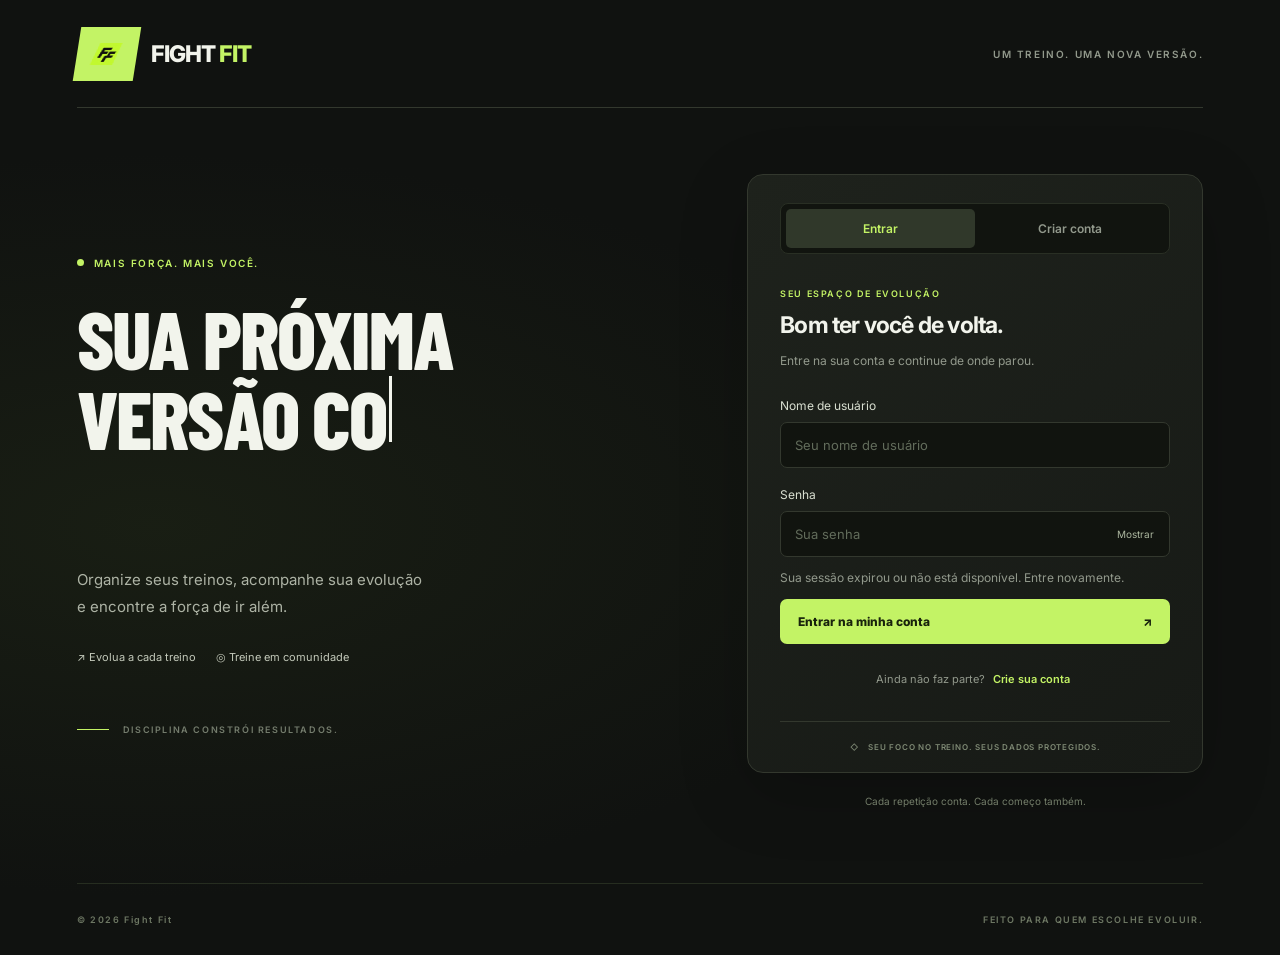
==== commit 9631ab26: "formatação das linhas" ====
--- a/Front-End/public/pagina_principal.html
+++ b/Front-End/public/pagina_principal.html
@@ -1,5 +1,6 @@
 <!doctype html>
 <html lang="pt-BR">
+
 <head>
     <meta charset="UTF-8">
     <meta name="viewport" content="width=device-width, initial-scale=1">
@@ -9,6 +10,7 @@
     <link rel="stylesheet" href="assets/css/principal.css">
     <script type="module" src="assets/js/principal.js"></script>
 </head>
+
 <body>
     <a class="pular-conteudo" href="#conteudo">Pular para o conteúdo</a>
     <aside class="sidebar" id="menu-principal" aria-label="Menu principal">
@@ -17,9 +19,15 @@
         </a>
         <p class="menu-legenda">SEU ESPAÇO</p>
         <nav aria-label="Navegação principal">
-            <a class="menu-link ativo" href="#inicio" aria-current="location"><svg class="icone-navegacao" viewBox="0 0 24 24" fill="none" stroke="currentColor" stroke-width="1.7" stroke-linecap="round" stroke-linejoin="round" aria-hidden="true"><path d="M3 11 12 4l9 7M5 10v10h14V10"/></svg> Visão geral</a>
-            <a class="menu-link" href="#grupos"><img class="icone-navegacao" src="assets/images/icons/grupo.svg" alt=""> Meus grupos <span class="contador" id="total-grupos">—</span></a>
-            <a class="menu-link" href="#treinos"><img class="icone-navegacao" src="assets/images/icons/forca.svg" alt=""> Meus treinos <span class="contador" id="total-treinos">—</span></a>
+            <a class="menu-link ativo" href="#inicio" aria-current="location"><svg class="icone-navegacao"
+                    viewBox="0 0 24 24" fill="none" stroke="currentColor" stroke-width="1.7" stroke-linecap="round"
+                    stroke-linejoin="round" aria-hidden="true">
+                    <path d="M3 11 12 4l9 7M5 10v10h14V10" />
+                </svg> Visão geral</a>
+            <a class="menu-link" href="#grupos"><img class="icone-navegacao" src="assets/images/icons/grupo.svg" alt="">
+                Meus grupos <span class="contador" id="total-grupos">—</span></a>
+            <a class="menu-link" href="#treinos"><img class="icone-navegacao" src="assets/images/icons/forca.svg"
+                    alt=""> Meus treinos <span class="contador" id="total-treinos">—</span></a>
         </nav>
         <div class="sidebar-convite">
             <h2>Procurando<br>um grupo?</h2>
@@ -30,147 +38,231 @@
 
     <div class="pagina">
         <header class="barra-superior">
-            <button class="botao-menu" aria-expanded="false" aria-controls="menu-principal" aria-label="Abrir menu"><span aria-hidden="true">☰</span></button>
+            <button class="botao-menu" aria-expanded="false" aria-controls="menu-principal"
+                aria-label="Abrir menu"><span aria-hidden="true">☰</span></button>
             <div class="caminho">Seu espaço <span aria-hidden="true">/</span> <strong>Visão geral</strong></div>
             <div class="barra-acoes">
-                <button class="link-botao" id="sair" type="button">Sair</button><span class="avatar perfil" data-avatar-nome="Atleta">AT</span>
+                <button class="link-botao" id="sair" type="button">Sair</button><span class="avatar perfil"
+                    data-avatar-nome="Atleta">AT</span>
             </div>
         </header>
 
         <main id="conteudo">
-            <noscript><p class="aviso-pagina">Ative o JavaScript para acessar seus grupos e treinos.</p></noscript>
+            <noscript>
+                <p class="aviso-pagina">Ative o JavaScript para acessar seus grupos e treinos.</p>
+            </noscript>
             <div class="aviso-pagina" id="estado-carregamento" role="status" data-estado="carregando">
                 <p id="mensagem-carregamento">Carregando seus grupos e treinos…</p>
                 <button class="botao secundario" id="tentar-novamente" type="button" hidden>Tentar novamente</button>
             </div>
             <div id="conteudo-principal" hidden>
-            <section id="inicio" aria-labelledby="titulo-principal">
-                <div class="boas-vindas">
-                    <div>
-                        <h1 id="titulo-principal">Olá</h1>
-                        <p id="descricao-principal"></p>
-                    </div>
-                    <button class="botao secundario" data-explorar>Explorar grupos <span aria-hidden="true"><svg class="icone-seta" viewBox="0 0 24 24" fill="none" stroke="currentColor" stroke-width="1.5" stroke-linecap="round" stroke-linejoin="round" aria-hidden="true"><path d="M5 19 19 5M5 5h14v14"/></svg></span></button>
-                </div>
-                <div class="destaque">
-                    <div class="destaque-texto">
-                        <h2><span>TREINE</span><span>COM A SUA</span><em>TURMA.</em></h2>
-                        <p id="descricao-destaque">Entre em um grupo com a senha que o dono te passar, ou crie o seu e chame quem treina com você.</p>
-                        <a class="botao principal" href="#grupos">Ver meus grupos <span aria-hidden="true"><svg class="icone-seta" viewBox="0 0 24 24" fill="none" stroke="currentColor" stroke-width="1.5" stroke-linecap="round" stroke-linejoin="round" aria-hidden="true"><path d="M5 19 19 5M5 5h14v14"/></svg></span></a>
-                    </div>
-                    <article class="proximo-treino" id="treino-em-destaque" hidden>
-                        <div class="proximo-topo"><span class="sobretitulo">TREINO EM DESTAQUE</span><span id="modalidade-destaque"></span></div>
-                        <div class="proximo-conteudo">
-                            <span class="texto-verde" id="contexto-destaque"></span>
-                            <h3 id="nome-treino-destaque"></h3>
-                            <div class="detalhes" id="detalhes-destaque"></div>
-                            <div class="participantes" id="participantes-destaque" hidden><div class="avatares"></div><p></p></div>
-                            <button class="botao principal" id="abrir-treino-destaque">Ver treino <span aria-hidden="true"><svg class="icone-seta" viewBox="0 0 24 24" fill="none" stroke="currentColor" stroke-width="1.5" stroke-linecap="round" stroke-linejoin="round" aria-hidden="true"><path d="M5 19 19 5M5 5h14v14"/></svg></span></button>
-                        </div>
-                    </article>
-                    <article class="convite-primeiro-grupo" id="convite-primeiro-treino" hidden>
-                        <span class="sobretitulo">NENHUM TREINO AINDA</span>
-                        <img class="icone-convite" src="assets/images/icons/forca.svg" alt="">
-                        <h3 id="titulo-convite-treino"></h3>
-                        <p id="descricao-convite-treino"></p>
-                        <button class="botao principal" data-criar-treino>Criar treino <span aria-hidden="true"><svg class="icone-seta" viewBox="0 0 24 24" fill="none" stroke="currentColor" stroke-width="1.5" stroke-linecap="round" stroke-linejoin="round" aria-hidden="true"><path d="M5 19 19 5M5 5h14v14"/></svg></span></button>
-                        <button class="link-botao" data-explorar>Buscar um grupo</button>
-                    </article>
-                </div>
-            </section>
-
-            <section class="secao" id="grupos" aria-labelledby="titulo-grupos">
-                <div class="cabecalho-secao">
-                    <div><h2 id="titulo-grupos">Meus grupos</h2></div>
-                    <button class="link-botao" data-explorar>Buscar grupos <span aria-hidden="true"><svg class="icone-seta" viewBox="0 0 24 24" fill="none" stroke="currentColor" stroke-width="1.5" stroke-linecap="round" stroke-linejoin="round" aria-hidden="true"><path d="M5 19 19 5M5 5h14v14"/></svg></span></button>
-                </div>
-                <div class="filtro-grupos" id="filtro-grupos" hidden>
-                    <label for="buscar-grupo">Filtrar</label><input id="buscar-grupo" type="search" placeholder="Buscar pelo nome ou tag" autocomplete="off"><span id="resultado-busca" role="status"></span>
-                </div>
-                <p class="busca-vazia" id="busca-vazia" hidden>Nenhum grupo com esse nome ou tag.</p>
-                <div class="grade-grupos" hidden></div>
-                <div class="estado-sem-grupos" id="estado-sem-grupos" hidden>
-                    <span class="icone-grupo icone-comunidade" aria-hidden="true"><img src="assets/images/icons/grupo.svg" alt=""></span>
-                    <div><h3>Nenhum grupo ainda</h3><p>Busque um grupo pelo nome ou crie um e passe a senha para seus amigos.</p></div>
-                    <button class="botao secundario" data-criar-grupo>Criar um grupo</button>
-                </div>
-            </section>
-
-            <section class="secao" id="treinos" aria-labelledby="titulo-treinos">
-                <div class="cabecalho-secao">
-                    <div><h2 id="titulo-treinos">Meus treinos</h2></div>
-                    <button class="link-botao" data-criar-treino>Criar treino <span aria-hidden="true">+</span></button>
-                </div>
-                <div class="grade-treinos" hidden></div>
-                <div class="estado-sem-grupos" id="estado-sem-treinos" hidden>
-                    <span class="icone-grupo icone-comunidade" aria-hidden="true"><img src="assets/images/icons/forca.svg" alt=""></span>
-                    <div><h3>Nenhum treino ainda</h3><p>Crie um treino e adicione os exercícios que você faz.</p></div>
-                    <button class="botao secundario" data-criar-treino>Criar um treino</button>
-                </div>
-            </section>
+                <section id="inicio" aria-labelledby="titulo-principal">
+                    <div class="boas-vindas">
+                        <div>
+                            <h1 id="titulo-principal">Olá</h1>
+                            <p id="descricao-principal"></p>
+                        </div>
+                        <button class="botao secundario" data-explorar>Explorar grupos <span aria-hidden="true"><svg
+                                    class="icone-seta" viewBox="0 0 24 24" fill="none" stroke="currentColor"
+                                    stroke-width="1.5" stroke-linecap="round" stroke-linejoin="round"
+                                    aria-hidden="true">
+                                    <path d="M5 19 19 5M5 5h14v14" />
+                                </svg></span></button>
+                    </div>
+                    <div class="destaque">
+                        <div class="destaque-texto">
+                            <h2><span>TREINE</span><span>COM A SUA</span><em>TURMA.</em></h2>
+                            <p id="descricao-destaque">Entre em um grupo com a senha que o dono te passar, ou crie o seu
+                                e chame quem treina com você.</p>
+                            <a class="botao principal" href="#grupos">Ver meus grupos <span aria-hidden="true"><svg
+                                        class="icone-seta" viewBox="0 0 24 24" fill="none" stroke="currentColor"
+                                        stroke-width="1.5" stroke-linecap="round" stroke-linejoin="round"
+                                        aria-hidden="true">
+                                        <path d="M5 19 19 5M5 5h14v14" />
+                                    </svg></span></a>
+                        </div>
+                        <article class="proximo-treino" id="treino-em-destaque" hidden>
+                            <div class="proximo-topo"><span class="sobretitulo">TREINO EM DESTAQUE</span><span
+                                    id="modalidade-destaque"></span></div>
+                            <div class="proximo-conteudo">
+                                <span class="texto-verde" id="contexto-destaque"></span>
+                                <h3 id="nome-treino-destaque"></h3>
+                                <div class="detalhes" id="detalhes-destaque"></div>
+                                <div class="participantes" id="participantes-destaque" hidden>
+                                    <div class="avatares"></div>
+                                    <p></p>
+                                </div>
+                                <button class="botao principal" id="abrir-treino-destaque">Ver treino <span
+                                        aria-hidden="true"><svg class="icone-seta" viewBox="0 0 24 24" fill="none"
+                                            stroke="currentColor" stroke-width="1.5" stroke-linecap="round"
+                                            stroke-linejoin="round" aria-hidden="true">
+                                            <path d="M5 19 19 5M5 5h14v14" />
+                                        </svg></span></button>
+                            </div>
+                        </article>
+                        <article class="convite-primeiro-grupo" id="convite-primeiro-treino" hidden>
+                            <span class="sobretitulo">NENHUM TREINO AINDA</span>
+                            <img class="icone-convite" src="assets/images/icons/forca.svg" alt="">
+                            <h3 id="titulo-convite-treino"></h3>
+                            <p id="descricao-convite-treino"></p>
+                            <button class="botao principal" data-criar-treino>Criar treino <span aria-hidden="true"><svg
+                                        class="icone-seta" viewBox="0 0 24 24" fill="none" stroke="currentColor"
+                                        stroke-width="1.5" stroke-linecap="round" stroke-linejoin="round"
+                                        aria-hidden="true">
+                                        <path d="M5 19 19 5M5 5h14v14" />
+                                    </svg></span></button>
+                            <button class="link-botao" data-explorar>Buscar um grupo</button>
+                        </article>
+                    </div>
+                </section>
+
+                <section class="secao" id="grupos" aria-labelledby="titulo-grupos">
+                    <div class="cabecalho-secao">
+                        <div>
+                            <h2 id="titulo-grupos">Meus grupos</h2>
+                        </div>
+                        <button class="link-botao" data-explorar>Buscar grupos <span aria-hidden="true"><svg
+                                    class="icone-seta" viewBox="0 0 24 24" fill="none" stroke="currentColor"
+                                    stroke-width="1.5" stroke-linecap="round" stroke-linejoin="round"
+                                    aria-hidden="true">
+                                    <path d="M5 19 19 5M5 5h14v14" />
+                                </svg></span></button>
+                    </div>
+                    <div class="filtro-grupos" id="filtro-grupos" hidden>
+                        <label for="buscar-grupo">Filtrar</label><input id="buscar-grupo" type="search"
+                            placeholder="Buscar pelo nome ou tag" autocomplete="off"><span id="resultado-busca"
+                            role="status"></span>
+                    </div>
+                    <p class="busca-vazia" id="busca-vazia" hidden>Nenhum grupo com esse nome ou tag.</p>
+                    <div class="grade-grupos" hidden></div>
+                    <div class="estado-sem-grupos" id="estado-sem-grupos" hidden>
+                        <span class="icone-grupo icone-comunidade" aria-hidden="true"><img
+                                src="assets/images/icons/grupo.svg" alt=""></span>
+                        <div>
+                            <h3>Nenhum grupo ainda</h3>
+                            <p>Busque um grupo pelo nome ou crie um e passe a senha para seus amigos.</p>
+                        </div>
+                        <button class="botao secundario" data-criar-grupo>Criar um grupo</button>
+                    </div>
+                </section>
+
+                <section class="secao" id="treinos" aria-labelledby="titulo-treinos">
+                    <div class="cabecalho-secao">
+                        <div>
+                            <h2 id="titulo-treinos">Meus treinos</h2>
+                        </div>
+                        <button class="link-botao" data-criar-treino>Criar treino <span
+                                aria-hidden="true">+</span></button>
+                    </div>
+                    <div class="grade-treinos" hidden></div>
+                    <div class="estado-sem-grupos" id="estado-sem-treinos" hidden>
+                        <span class="icone-grupo icone-comunidade" aria-hidden="true"><img
+                                src="assets/images/icons/forca.svg" alt=""></span>
+                        <div>
+                            <h3>Nenhum treino ainda</h3>
+                            <p>Crie um treino e adicione os exercícios que você faz.</p>
+                        </div>
+                        <button class="botao secundario" data-criar-treino>Criar um treino</button>
+                    </div>
+                </section>
             </div>
         </main>
     </div>
 
     <template id="modelo-grupo">
         <article class="cartao-grupo">
-            <div class="grupo-topo"><span class="icone-grupo icone-comunidade" aria-hidden="true"><img src="assets/images/icons/grupo.svg" alt=""></span></div>
-            <h3></h3><p class="descricao-grupo"></p><span class="tag-grupo"></span>
-            <div class="grupo-meta"><div class="modalidades-grupo"></div><span class="total-integrantes"></span></div>
-            <div class="grupo-base"><div class="avatares" aria-hidden="true"></div><button class="seta-botao" data-grupo></button></div>
+            <div class="grupo-topo"><span class="icone-grupo icone-comunidade" aria-hidden="true"><img
+                        src="assets/images/icons/grupo.svg" alt=""></span></div>
+            <h3></h3>
+            <p class="descricao-grupo"></p><span class="tag-grupo"></span>
+            <div class="grupo-meta">
+                <div class="modalidades-grupo"></div><span class="total-integrantes"></span>
+            </div>
+            <div class="grupo-base">
+                <div class="avatares" aria-hidden="true"></div><button class="seta-botao" data-grupo></button>
+            </div>
         </article>
     </template>
     <template id="modelo-treino">
         <article class="cartao-treino">
-            <div class="modalidade-treino"></div><h3></h3><p class="origem-treino"></p><p class="quantidade-exercicios"></p>
-            <button class="botao pequeno" data-treino>Ver treino <span aria-hidden="true"><svg class="icone-seta" viewBox="0 0 24 24" fill="none" stroke="currentColor" stroke-width="1.5" stroke-linecap="round" stroke-linejoin="round" aria-hidden="true"><path d="M5 19 19 5M5 5h14v14"/></svg></span></button>
+            <div class="modalidade-treino"></div>
+            <h3></h3>
+            <p class="origem-treino"></p>
+            <p class="quantidade-exercicios"></p>
+            <button class="botao pequeno" data-treino>Ver treino <span aria-hidden="true"><svg class="icone-seta"
+                        viewBox="0 0 24 24" fill="none" stroke="currentColor" stroke-width="1.5" stroke-linecap="round"
+                        stroke-linejoin="round" aria-hidden="true">
+                        <path d="M5 19 19 5M5 5h14v14" />
+                    </svg></span></button>
         </article>
     </template>
 
     <dialog id="dialogo-treino" aria-labelledby="titulo-dialogo-treino">
-    <div class="dialogo-topo"><h2 id="titulo-dialogo-treino"></h2><button class="fechar-dialogo" aria-label="Fechar treino">×</button></div>
-    <p class="descricao-dialogo" id="status-detalhes-treino" role="status"></p>
-    <div id="exercicios-treino"></div>
-</dialog>
+        <div class="dialogo-topo">
+            <h2 id="titulo-dialogo-treino"></h2><button class="fechar-dialogo" aria-label="Fechar treino">×</button>
+        </div>
+        <p class="descricao-dialogo" id="status-detalhes-treino" role="status"></p>
+        <div id="exercicios-treino"></div>
+    </dialog>
     <dialog id="dialogo-grupo" aria-labelledby="titulo-dialogo-grupo">
-    <div class="dialogo-topo"><h2 id="titulo-dialogo-grupo"></h2><button class="fechar-dialogo" aria-label="Fechar grupo">×</button></div>
-    <p class="tag-grupo" id="tag-dialogo-grupo"></p>
-    <p class="descricao-dialogo" id="status-detalhes-grupo" role="status"></p>
-    <ul class="lista-integrantes" id="lista-integrantes"></ul>
-</dialog>
+        <div class="dialogo-topo">
+            <h2 id="titulo-dialogo-grupo"></h2><button class="fechar-dialogo" aria-label="Fechar grupo">×</button>
+        </div>
+        <p class="tag-grupo" id="tag-dialogo-grupo"></p>
+        <p class="descricao-dialogo" id="status-detalhes-grupo" role="status"></p>
+        <ul class="lista-integrantes" id="lista-integrantes"></ul>
+    </dialog>
     <dialog id="dialogo-explorar" aria-labelledby="titulo-explorar">
-    <div class="dialogo-topo"><h2 id="titulo-explorar">Buscar grupos</h2><button class="fechar-dialogo" aria-label="Fechar busca de grupos">×</button></div>
-    <form class="formulario-dialogo" id="form-buscar-grupos" method="get">
-        <label for="nome-busca-grupo">Nome do grupo</label><input id="nome-busca-grupo" name="nome" type="search" required maxlength="255" placeholder="Ex.: Muay Thai">
-        <button class="botao principal" type="submit">Buscar grupos</button>
-    </form>
-    <p class="descricao-dialogo" id="status-explorar" role="status">Digite o nome do grupo.</p>
-    <div id="resultados-grupos"></div>
-</dialog>
+        <div class="dialogo-topo">
+            <h2 id="titulo-explorar">Buscar grupos</h2><button class="fechar-dialogo"
+                aria-label="Fechar busca de grupos">×</button>
+        </div>
+        <form class="formulario-dialogo" id="form-buscar-grupos" method="get">
+            <label for="nome-busca-grupo">Nome do grupo</label><input id="nome-busca-grupo" name="nome" type="search"
+                required maxlength="255" placeholder="Ex.: Muay Thai">
+            <button class="botao principal" type="submit">Buscar grupos</button>
+        </form>
+        <p class="descricao-dialogo" id="status-explorar" role="status">Digite o nome do grupo.</p>
+        <div id="resultados-grupos"></div>
+    </dialog>
     <dialog id="dialogo-criar-grupo" aria-labelledby="titulo-criar-grupo">
-    <div class="dialogo-topo"><h2 id="titulo-criar-grupo">Criar grupo</h2><button class="fechar-dialogo" aria-label="Fechar criação de grupo">×</button></div>
-    <form class="formulario-dialogo" id="form-criar-grupo" method="post">
-        <label for="nome-grupo">Nome do grupo</label><input id="nome-grupo" name="nome" required maxlength="60" placeholder="Ex.: Treino com os amigos">
-        <label for="senha-grupo">Senha do grupo</label><input id="senha-grupo" name="senha" type="password" autocomplete="new-password" required>
-        <button class="botao principal" type="submit">Criar grupo</button>
-    </form>
-    <p class="descricao-dialogo" id="status-criar-grupo" role="status"></p>
-</dialog>
+        <div class="dialogo-topo">
+            <h2 id="titulo-criar-grupo">Criar grupo</h2><button class="fechar-dialogo"
+                aria-label="Fechar criação de grupo">×</button>
+        </div>
+        <form class="formulario-dialogo" id="form-criar-grupo" method="post">
+            <label for="nome-grupo">Nome do grupo</label><input id="nome-grupo" name="nome" required maxlength="60"
+                placeholder="Ex.: Treino com os amigos">
+            <label for="senha-grupo">Senha do grupo</label><input id="senha-grupo" name="senha" type="password"
+                autocomplete="new-password" required>
+            <button class="botao principal" type="submit">Criar grupo</button>
+        </form>
+        <p class="descricao-dialogo" id="status-criar-grupo" role="status"></p>
+    </dialog>
     <dialog id="dialogo-criar-treino" aria-labelledby="titulo-criar-treino">
-    <div class="dialogo-topo"><h2 id="titulo-criar-treino">Novo treino</h2><button class="fechar-dialogo" aria-label="Fechar criação de treino">×</button></div>
-    <form class="formulario-dialogo" id="form-criar-treino" method="post">
-        <label for="nome-treino">Nome do treino</label><input id="nome-treino" name="nome" required maxlength="60" placeholder="Ex.: Meu treino A">
-        <button class="botao principal" type="submit">Criar treino</button>
-    </form>
-    <p class="descricao-dialogo" id="status-criar-treino" role="status"></p>
-</dialog>
-<dialog id="dialogo-entrar-grupo" aria-labelledby="nome-grupo-entrada">
-    <div class="dialogo-topo"><h2 id="nome-grupo-entrada"></h2><button class="fechar-dialogo" aria-label="Fechar entrada no grupo">×</button></div>
-    <form class="formulario-dialogo" id="form-entrar-grupo" method="post">
-        <label for="senha-entrar-grupo">Senha do grupo</label><input id="senha-entrar-grupo" name="senha" type="password" autocomplete="off" required>
-        <button class="botao principal" type="submit">Entrar no grupo</button>
-    </form>
-    <p class="descricao-dialogo" id="status-entrar-grupo" role="status"></p>
-</dialog>
+        <div class="dialogo-topo">
+            <h2 id="titulo-criar-treino">Novo treino</h2><button class="fechar-dialogo"
+                aria-label="Fechar criação de treino">×</button>
+        </div>
+        <form class="formulario-dialogo" id="form-criar-treino" method="post">
+            <label for="nome-treino">Nome do treino</label><input id="nome-treino" name="nome" required maxlength="60"
+                placeholder="Ex.: Meu treino A">
+            <button class="botao principal" type="submit">Criar treino</button>
+        </form>
+        <p class="descricao-dialogo" id="status-criar-treino" role="status"></p>
+    </dialog>
+    <dialog id="dialogo-entrar-grupo" aria-labelledby="nome-grupo-entrada">
+        <div class="dialogo-topo">
+            <h2 id="nome-grupo-entrada"></h2><button class="fechar-dialogo"
+                aria-label="Fechar entrada no grupo">×</button>
+        </div>
+        <form class="formulario-dialogo" id="form-entrar-grupo" method="post">
+            <label for="senha-entrar-grupo">Senha do grupo</label><input id="senha-entrar-grupo" name="senha"
+                type="password" autocomplete="off" required>
+            <button class="botao principal" type="submit">Entrar no grupo</button>
+        </form>
+        <p class="descricao-dialogo" id="status-entrar-grupo" role="status"></p>
+    </dialog>
 </body>
-</html>
+
+</html>
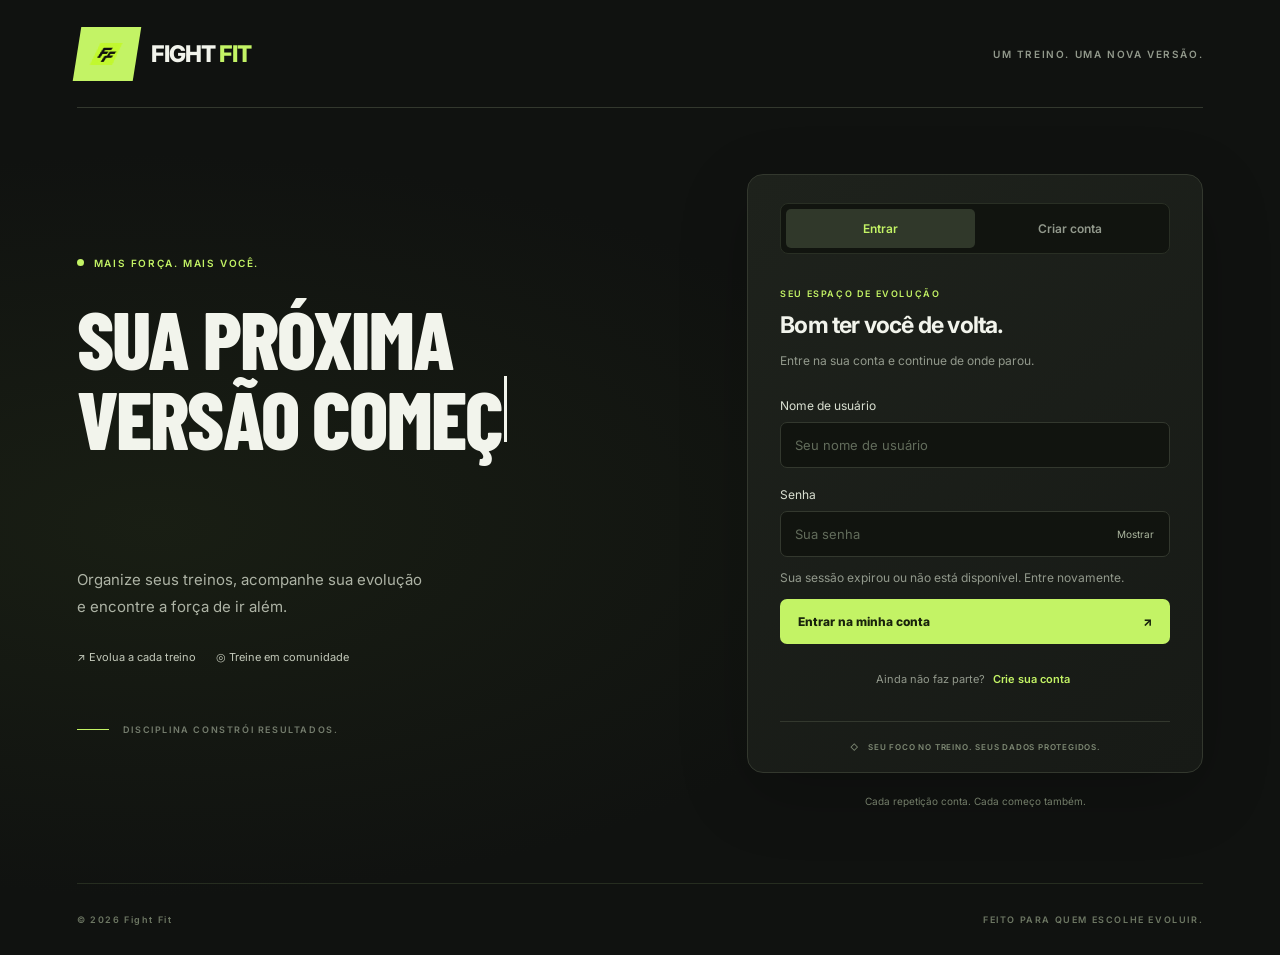
==== commit df578e91: "Cria as telas de treinos e de detalhe do treino Substitui os diálogos de detalhe e de criação de tre" ====
--- a/Front-End/public/pagina_principal.html
+++ b/Front-End/public/pagina_principal.html
@@ -26,7 +26,7 @@
                 </svg> Visão geral</a>
             <a class="menu-link" href="#grupos"><img class="icone-navegacao" src="assets/images/icons/grupo.svg" alt="">
                 Meus grupos <span class="contador" id="total-grupos">—</span></a>
-            <a class="menu-link" href="#treinos"><img class="icone-navegacao" src="assets/images/icons/forca.svg"
+            <a class="menu-link" href="treinos.html"><img class="icone-navegacao" src="assets/images/icons/forca.svg"
                     alt=""> Meus treinos <span class="contador" id="total-treinos">—</span></a>
         </nav>
         <div class="sidebar-convite">
@@ -92,12 +92,12 @@
                                     <div class="avatares"></div>
                                     <p></p>
                                 </div>
-                                <button class="botao principal" id="abrir-treino-destaque">Ver treino <span
+                                <a class="botao principal" id="abrir-treino-destaque">Ver treino <span
                                         aria-hidden="true"><svg class="icone-seta" viewBox="0 0 24 24" fill="none"
                                             stroke="currentColor" stroke-width="1.5" stroke-linecap="round"
                                             stroke-linejoin="round" aria-hidden="true">
                                             <path d="M5 19 19 5M5 5h14v14" />
-                                        </svg></span></button>
+                                        </svg></span></a>
                             </div>
                         </article>
                         <article class="convite-primeiro-grupo" id="convite-primeiro-treino" hidden>
@@ -105,12 +105,12 @@
                             <img class="icone-convite" src="assets/images/icons/forca.svg" alt="">
                             <h3 id="titulo-convite-treino"></h3>
                             <p id="descricao-convite-treino"></p>
-                            <button class="botao principal" data-criar-treino>Criar treino <span aria-hidden="true"><svg
+                            <a class="botao principal" href="treinos.html?novo">Criar treino <span aria-hidden="true"><svg
                                         class="icone-seta" viewBox="0 0 24 24" fill="none" stroke="currentColor"
                                         stroke-width="1.5" stroke-linecap="round" stroke-linejoin="round"
                                         aria-hidden="true">
                                         <path d="M5 19 19 5M5 5h14v14" />
-                                    </svg></span></button>
+                                    </svg></span></a>
                             <button class="link-botao" data-explorar>Buscar um grupo</button>
                         </article>
                     </div>
@@ -151,8 +151,8 @@
                         <div>
                             <h2 id="titulo-treinos">Meus treinos</h2>
                         </div>
-                        <button class="link-botao" data-criar-treino>Criar treino <span
-                                aria-hidden="true">+</span></button>
+                        <a class="link-botao" href="treinos.html">Ver todos <span
+                                aria-hidden="true">→</span></a>
                     </div>
                     <div class="grade-treinos" hidden></div>
                     <div class="estado-sem-grupos" id="estado-sem-treinos" hidden>
@@ -162,7 +162,7 @@
                             <h3>Nenhum treino ainda</h3>
                             <p>Crie um treino e adicione os exercícios que você faz.</p>
                         </div>
-                        <button class="botao secundario" data-criar-treino>Criar um treino</button>
+                        <a class="botao secundario" href="treinos.html?novo">Criar um treino</a>
                     </div>
                 </section>
             </div>
@@ -189,21 +189,14 @@
             <h3></h3>
             <p class="origem-treino"></p>
             <p class="quantidade-exercicios"></p>
-            <button class="botao pequeno" data-treino>Ver treino <span aria-hidden="true"><svg class="icone-seta"
+            <a class="botao pequeno" data-treino>Ver treino <span aria-hidden="true"><svg class="icone-seta"
                         viewBox="0 0 24 24" fill="none" stroke="currentColor" stroke-width="1.5" stroke-linecap="round"
                         stroke-linejoin="round" aria-hidden="true">
                         <path d="M5 19 19 5M5 5h14v14" />
-                    </svg></span></button>
+                    </svg></span></a>
         </article>
     </template>
 
-    <dialog id="dialogo-treino" aria-labelledby="titulo-dialogo-treino">
-        <div class="dialogo-topo">
-            <h2 id="titulo-dialogo-treino"></h2><button class="fechar-dialogo" aria-label="Fechar treino">×</button>
-        </div>
-        <p class="descricao-dialogo" id="status-detalhes-treino" role="status"></p>
-        <div id="exercicios-treino"></div>
-    </dialog>
     <dialog id="dialogo-grupo" aria-labelledby="titulo-dialogo-grupo">
         <div class="dialogo-topo">
             <h2 id="titulo-dialogo-grupo"></h2><button class="fechar-dialogo" aria-label="Fechar grupo">×</button>
@@ -239,18 +232,6 @@
         </form>
         <p class="descricao-dialogo" id="status-criar-grupo" role="status"></p>
     </dialog>
-    <dialog id="dialogo-criar-treino" aria-labelledby="titulo-criar-treino">
-        <div class="dialogo-topo">
-            <h2 id="titulo-criar-treino">Novo treino</h2><button class="fechar-dialogo"
-                aria-label="Fechar criação de treino">×</button>
-        </div>
-        <form class="formulario-dialogo" id="form-criar-treino" method="post">
-            <label for="nome-treino">Nome do treino</label><input id="nome-treino" name="nome" required maxlength="60"
-                placeholder="Ex.: Meu treino A">
-            <button class="botao principal" type="submit">Criar treino</button>
-        </form>
-        <p class="descricao-dialogo" id="status-criar-treino" role="status"></p>
-    </dialog>
     <dialog id="dialogo-entrar-grupo" aria-labelledby="nome-grupo-entrada">
         <div class="dialogo-topo">
             <h2 id="nome-grupo-entrada"></h2><button class="fechar-dialogo"
--- a/Front-End/public/assets/css/principal.css
+++ b/Front-End/public/assets/css/principal.css
@@ -231,20 +231,6 @@
 .cartao-treino>.botao { margin-top: auto; }
 .cartao-grupo h3, .descricao-grupo, #nome-treino-destaque { overflow-wrap: anywhere; }
 .aviso-pagina { padding: 20px; border: 1px solid #465337; color: var(--verde); font-size: 13px; line-height: 1.8; }
-#form-criar-treino { display: grid; gap: 14px; margin-top: 25px; }
-#form-criar-treino label { font-size: 12px; color: var(--muted); }
-#form-criar-treino input, #form-criar-treino select {
-    min-width: 0;
-    width: 100%;
-    padding: 14px;
-    border: 1px solid #465337;
-    border-radius: 5px;
-    color: var(--texto);
-    background: #10150f;
-    font: inherit;
-    font-size: 14px;
-}
-#form-criar-treino>.botao { margin-top: 6px; }
 @media(max-width: 1100px) { .grade-treinos { grid-template-columns: repeat(2, minmax(0, 1fr)); } }
 @media(max-width: 650px) {
 
@@ -269,7 +255,7 @@
 #estado-carregamento { margin-bottom: 25px; }
 #estado-carregamento[data-estado="erro"] { color: #ffc0aa; }
 #estado-carregamento p { line-height: 1.8; }
-#status-detalhes-treino, #status-detalhes-grupo, #status-explorar { line-height: 1.8; }
+#status-detalhes-grupo, #status-explorar { line-height: 1.8; }
 
 /* Título dos diálogos na mesma linha do botão de fechar. */
 .dialogo-topo h2 { margin: 0; overflow-wrap: anywhere; }
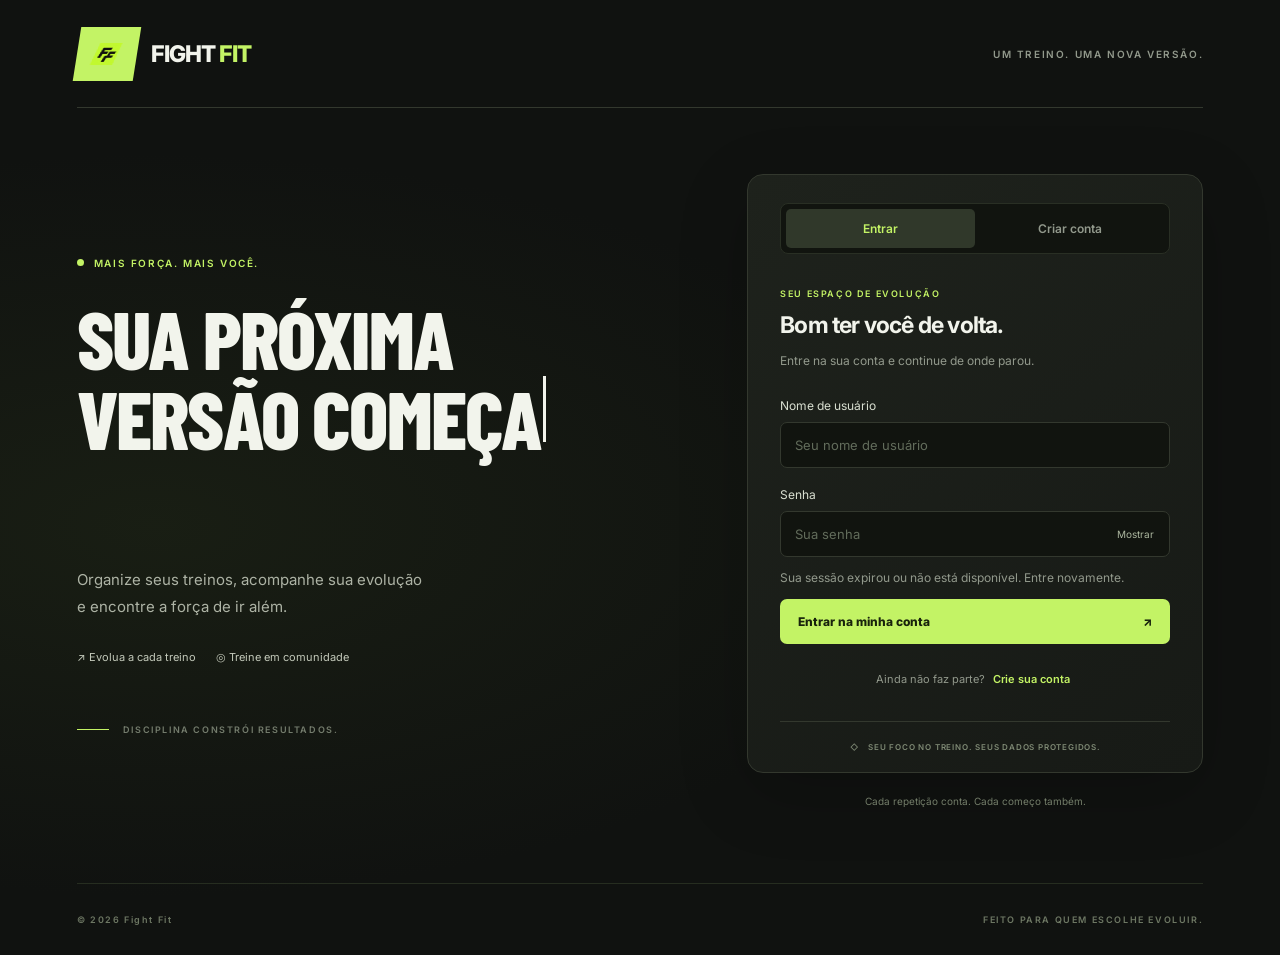
==== commit 49c3ece1: "Simplifica as seções da página principal e leva a pesquisa para treinos A página principal mostra só" ====
--- a/Front-End/public/pagina_principal.html
+++ b/Front-End/public/pagina_principal.html
@@ -120,21 +120,14 @@
                     <div class="cabecalho-secao">
                         <div>
                             <h2 id="titulo-grupos">Meus grupos</h2>
-                        </div>
-                        <button class="link-botao" data-explorar>Buscar grupos <span aria-hidden="true"><svg
-                                    class="icone-seta" viewBox="0 0 24 24" fill="none" stroke="currentColor"
-                                    stroke-width="1.5" stroke-linecap="round" stroke-linejoin="round"
-                                    aria-hidden="true">
-                                    <path d="M5 19 19 5M5 5h14v14" />
-                                </svg></span></button>
-                    </div>
-                    <div class="filtro-grupos" id="filtro-grupos" hidden>
-                        <label for="buscar-grupo">Filtrar</label><input id="buscar-grupo" type="search"
-                            placeholder="Buscar pelo nome ou tag" autocomplete="off"><span id="resultado-busca"
-                            role="status"></span>
-                    </div>
-                    <p class="busca-vazia" id="busca-vazia" hidden>Nenhum grupo com esse nome ou tag.</p>
-                    <div class="grade-grupos" hidden></div>
+                            <p class="contagem-secao" id="contagem-grupos"></p>
+                        </div>
+                    </div>
+                    <div class="grade-grupos" id="lista-grupos-principal" hidden></div>
+                    <div class="ver-mais-secao" id="rodape-grupos" hidden>
+                        <button class="botao secundario" id="ver-todos-grupos" type="button" aria-expanded="false"
+                            aria-controls="lista-grupos-principal">Ver todos os grupos</button>
+                    </div>
                     <div class="estado-sem-grupos" id="estado-sem-grupos" hidden>
                         <span class="icone-grupo icone-comunidade" aria-hidden="true"><img
                                 src="assets/images/icons/grupo.svg" alt=""></span>
@@ -150,11 +143,14 @@
                     <div class="cabecalho-secao">
                         <div>
                             <h2 id="titulo-treinos">Meus treinos</h2>
-                        </div>
-                        <a class="link-botao" href="treinos.html">Ver todos <span
+                            <p class="contagem-secao" id="contagem-treinos"></p>
+                        </div>
+                    </div>
+                    <div class="grade-treinos" hidden></div>
+                    <div class="ver-mais-secao" id="rodape-treinos" hidden>
+                        <a class="botao secundario" href="treinos.html">Ver todos os treinos <span
                                 aria-hidden="true">→</span></a>
                     </div>
-                    <div class="grade-treinos" hidden></div>
                     <div class="estado-sem-grupos" id="estado-sem-treinos" hidden>
                         <span class="icone-grupo icone-comunidade" aria-hidden="true"><img
                                 src="assets/images/icons/forca.svg" alt=""></span>
--- a/Front-End/public/assets/css/principal.css
+++ b/Front-End/public/assets/css/principal.css
@@ -21,7 +21,7 @@
 .marca { display: flex; align-items: center; gap: 10px; font-weight: 800; font-size: 23px; letter-spacing: -1px; }
 .marca img { width: 43px; height: 43px; object-fit: contain; }
 .marca>span>span { color: var(--verde); }
-.menu-legenda { color: #737e69; font-size: 9px; letter-spacing: 1.8px; margin: 55px 12px 16px; }
+.menu-legenda { color: #848f78; font-size: 11px; letter-spacing: 1.8px; margin: 55px 12px 16px; }
 nav { display: grid; gap: 8px; }
 .menu-link { display: flex; align-items: center; gap: 12px; padding: 14px 12px; border-radius: 6px; font-size: 12px; color: var(--muted); }
 .menu-link>span:first-child { font-size: 20px; width: 20px; text-align: center; }
@@ -171,42 +171,7 @@
     main { padding-bottom: 30px; }
 }
 
-.filtro-grupos {
-    display: flex;
-    align-items: center;
-    gap: 16px;
-    margin: 0 0 20px;
-}
-.filtro-grupos label, #resultado-busca {
-    color: var(--muted);
-    font-size: 11px;
-}
-.filtro-grupos input {
-    min-width: 0;
-    width: min(100%, 320px);
-    padding: 12px 14px;
-    border: 1px solid var(--borda);
-    border-radius: 5px;
-    background: #181c15;
-    color: var(--texto);
-    font: inherit;
-    font-size: 12px;
-}
-#resultado-busca { margin-left: auto; white-space: nowrap; }
-.busca-vazia {
-    padding: 30px;
-    border: 1px dashed #465337;
-    border-radius: 8px;
-    color: var(--muted);
-    font-size: 13px;
-    text-align: center;
-}
-@media(max-width: 650px) {
-    .caminho { display: block; }
-    .filtro-grupos { display: grid; grid-template-columns: 1fr auto; gap: 12px; }
-    .filtro-grupos input { grid-column: 1 / -1; grid-row: 2; width: 100%; }
-    #resultado-busca { grid-row: 1; grid-column: 2; }
-}
+@media(max-width: 650px) { .caminho { display: block; } }
 
 /* Conteúdo da mesma página, preenchido conforme as listas do usuário. */
 .destaque h2>span { display: block; }
@@ -223,11 +188,15 @@
 .etiqueta-modalidade { display: inline-flex; align-items: center; gap: 6px; font-size: 10px; color: #bdcead; }
 .etiqueta-modalidade img { width: 20px; height: 20px; }
 .grupo-base>.seta-botao { margin-left: auto; }
-.grade-treinos { display: grid; grid-template-columns: repeat(3, minmax(0, 1fr)); gap: 18px; }
+.grade-treinos { display: grid; grid-template-columns: repeat(2, minmax(0, 1fr)); gap: 18px; }
+.contagem-secao { margin: 8px 0 0; color: var(--muted); font-size: 13px; }
+.contagem-secao:empty { display: none; }
+.ver-mais-secao { display: flex; justify-content: center; margin-top: 20px; }
+.ver-mais-secao>.botao { justify-content: center; gap: 12px; min-width: 220px; }
 .cartao-treino { display: flex; flex-direction: column; align-items: flex-start; min-width: 0; padding: 23px; background: #181c15; border: 1px solid var(--borda); border-radius: 9px; }
 .cartao-treino h3 { font-size: 17px; line-height: 1.4; letter-spacing: -.4px; margin: 20px 0 8px; overflow-wrap: anywhere; }
-.origem-treino { color: #b7c6a8; font-size: 10px; line-height: 1.7; margin: 0 0 8px; }
-.quantidade-exercicios { font-size: 10px; color: var(--muted); margin: 0 0 22px; }
+.origem-treino { color: #b7c6a8; font-size: 13px; line-height: 1.7; margin: 0 0 8px; }
+.quantidade-exercicios { font-size: 13px; color: var(--muted); margin: 0 0 22px; }
 .cartao-treino>.botao { margin-top: auto; }
 .cartao-grupo h3, .descricao-grupo, #nome-treino-destaque { overflow-wrap: anywhere; }
 .aviso-pagina { padding: 20px; border: 1px solid #465337; color: var(--verde); font-size: 13px; line-height: 1.8; }
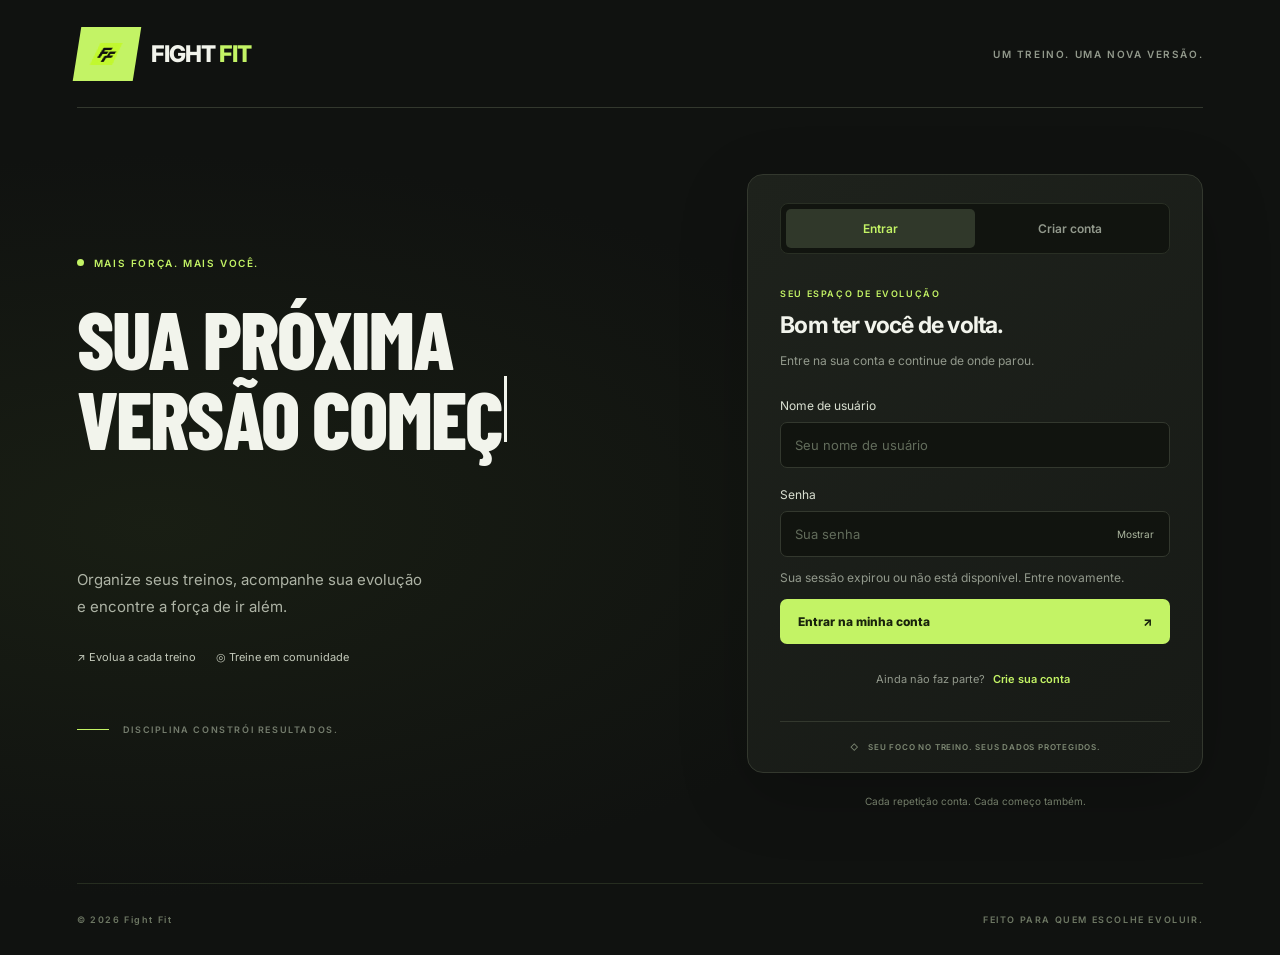
==== commit 49f8042f: "Navegação no topo, pesquisa só pelo nome e fontes maiores O caminho do topo vira links Visão geral /" ====
--- a/Front-End/public/pagina_principal.html
+++ b/Front-End/public/pagina_principal.html
@@ -40,7 +40,15 @@
         <header class="barra-superior">
             <button class="botao-menu" aria-expanded="false" aria-controls="menu-principal"
                 aria-label="Abrir menu"><span aria-hidden="true">☰</span></button>
-            <div class="caminho">Seu espaço <span aria-hidden="true">/</span> <strong>Visão geral</strong></div>
+            <nav class="caminho" aria-label="Seções">
+                <span class="caminho-raiz">Seu espaço</span>
+                <span class="separador" aria-hidden="true">/</span>
+                <a href="pagina_principal.html" aria-current="page">Visão geral</a>
+                <span class="separador" aria-hidden="true">/</span>
+                <a href="treinos.html">Treinos</a>
+                <span class="separador" aria-hidden="true">/</span>
+                <a href="pagina_principal.html#grupos">Grupos</a>
+            </nav>
             <div class="barra-acoes">
                 <button class="link-botao" id="sair" type="button">Sair</button><span class="avatar perfil"
                     data-avatar-nome="Atleta">AT</span>
--- a/Front-End/public/assets/css/principal.css
+++ b/Front-End/public/assets/css/principal.css
@@ -23,20 +23,21 @@
 .marca>span>span { color: var(--verde); }
 .menu-legenda { color: #848f78; font-size: 11px; letter-spacing: 1.8px; margin: 55px 12px 16px; }
 nav { display: grid; gap: 8px; }
-.menu-link { display: flex; align-items: center; gap: 12px; padding: 14px 12px; border-radius: 6px; font-size: 12px; color: var(--muted); }
+.menu-link { display: flex; align-items: center; gap: 12px; padding: 14px 12px; border-radius: 6px; font-size: 14px; color: var(--muted); }
 .menu-link>span:first-child { font-size: 20px; width: 20px; text-align: center; }
 .menu-link.ativo { color: var(--verde); background: #28321c; }
 .menu-link:hover { color: var(--texto); background: #20261b; }
-.contador { margin-left: auto; font-size: 9px; padding: 4px 6px; background: #272e22; border-radius: 4px; }
+.contador { margin-left: auto; font-size: 11px; padding: 4px 6px; background: #272e22; border-radius: 4px; }
 .sidebar-convite { margin-top: auto; padding: 24px 12px 32px; }
 .sidebar-convite h2 { font-size: 25px; letter-spacing: -.7px; margin: 15px 0 12px; }
-.sidebar-convite p { font-size: 11px; color: var(--muted); line-height: 1.8; }
+.sidebar-convite p { font-size: 13px; color: var(--muted); line-height: 1.8; }
 .sidebar-rodape { border-top: 1px solid var(--borda); padding-top: 22px; display: flex; align-items: center; gap: 8px; color: #78846a; font-size: 7px; letter-spacing: .8px; }
 .pagina { margin-left: 232px; }
 .barra-superior { height: 86px; border-bottom: 1px solid var(--borda); display: flex; align-items: center; justify-content: space-between; gap: 16px; padding: 0 42px; }
-.caminho { color: #77816d; font-size: 11px; }
-.caminho span { margin: 0 14px; }
-.caminho strong { color: #c7cebd; font-weight: 500; }
+.caminho { display: flex; align-items: center; flex-wrap: wrap; gap: 4px 14px; color: #848f78; font-size: 14px; }
+.caminho a { padding: 6px 0; color: #a8b29c; border-bottom: 2px solid transparent; }
+.caminho a:hover { color: var(--texto); }
+.caminho a[aria-current] { color: var(--texto); font-weight: 600; border-bottom-color: var(--verde); }
 .barra-acoes { display: flex; align-items: center; gap: 22px; }
 
 .avatar { display: inline-flex; align-items: center; justify-content: center; width: 32px; height: 32px; border-radius: 50%; font-size: 9px; font-weight: 700; color: #20271c; flex-shrink: 0; }
@@ -48,8 +49,8 @@
 .sobretitulo { font-size: 9px; font-weight: 600; letter-spacing: 1.6px; color: var(--muted); }
 .boas-vindas .sobretitulo { color: var(--verde); margin: 0 0 10px; }
 h1 { font-size: clamp(23px, 2.2vw, 33px); letter-spacing: -1.1px; margin: 0; }
-.boas-vindas p:last-child { color: var(--muted); font-size: 11px; line-height: 1.7; margin: 10px 0 0; }
-.botao { display: inline-flex; align-items: center; justify-content: space-between; gap: 24px; min-height: 44px; padding: 14px 18px; font-size: 11px; font-weight: 700; border-radius: 5px; background: #252e1e; color: var(--verde); }
+.boas-vindas p:last-child { color: var(--muted); font-size: 14px; line-height: 1.7; margin: 10px 0 0; }
+.botao { display: inline-flex; align-items: center; justify-content: space-between; gap: 24px; min-height: 44px; padding: 14px 18px; font-size: 13px; font-weight: 700; border-radius: 5px; background: #252e1e; color: var(--verde); }
 .botao>span { font-size: 17px; font-weight: 400; }
 .botao.principal { background: var(--verde); color: #19230d; }
 .botao.principal:hover { background: #d2ff81; }
@@ -61,7 +62,7 @@
 .ponto { display: inline-block; background: var(--verde); width: 5px; height: 5px; border-radius: 50%; flex-shrink: 0; }
 .destaque h2 { font-family: 'Barlow Condensed', Impact, 'Arial Narrow', sans-serif; font-size: clamp(46px, 4.2vw, 72px); line-height: .98; font-weight: 800; letter-spacing: -.8px; margin: 27px 0 20px; }
 .destaque h2 em { display: block; color: var(--verde); font-style: normal; }
-.destaque-texto>p:not(.sobretitulo) { color: #acb69f; font-size: 12px; line-height: 1.8; margin-bottom: 23px; }
+.destaque-texto>p:not(.sobretitulo) { color: #acb69f; font-size: 15px; line-height: 1.8; margin-bottom: 23px; }
 .destaque-rodape { font-size: 7px; letter-spacing: 1.2px; color: #99a98a; display: flex; align-items: center; gap: 10px; margin-top: 32px; }
 .linha { width: 26px; height: 1px; background: var(--verde); flex-shrink: 0; }
 .proximo-treino { margin: 16px 16px 16px 0; border: 1px solid #3c482e; border-radius: 8px; background: #10150fd9; position: relative; overflow: hidden; }
@@ -72,7 +73,8 @@
 .texto-verde { color: var(--verde); }
 .proximo-conteudo>.texto-verde { font-size: 8px; letter-spacing: 1.5px; font-weight: 600; }
 .proximo-conteudo h3 { font-size: clamp(21px, 2vw, 29px); letter-spacing: -.8px; line-height: 1.2; margin: 12px 0 14px; }
-.detalhes { color: #97a38b; font-size: 10px; display: flex; flex-wrap: wrap; gap: 12px; }
+.proximo-conteudo>.detalhes { margin-bottom: 22px; }
+.detalhes { color: #97a38b; font-size: 14px; display: flex; flex-wrap: wrap; gap: 12px; }
 .detalhes span+span::before { content: '·'; margin-right: 12px; }
 .simbolo-coletivo { position: absolute; right: -36px; top: 15px; width: 240px; height: 240px; border-radius: 50%; border: 1px solid #303e2466; display: flex; align-items: center; justify-content: center; color: #c3f3650c; font-family: Impact, sans-serif; font-size: 140px; font-style: italic; letter-spacing: -32px; transform: rotate(-15deg); }
 .simbolo-coletivo::before { content: ''; position: absolute; inset: 16px; border: 1px solid #34442a44; border-radius: 50%; }
@@ -91,8 +93,8 @@
 .secao { margin-top: 36px; }
 .cabecalho-secao { display: flex; align-items: center; justify-content: space-between; gap: 20px; margin-bottom: 20px; }
 .cabecalho-secao .sobretitulo { font-size: 8px; color: #7c896f; margin: 0 0 8px; }
-.cabecalho-secao h2 { font-size: 20px; font-weight: 600; letter-spacing: -.6px; margin: 0; }
-.link-botao { background: none; color: var(--verde); font-size: 10px; padding: 8px 0; display: inline-flex; align-items: center; gap: 18px; text-align: left; }
+.cabecalho-secao h2 { font-size: 22px; font-weight: 600; letter-spacing: -.6px; margin: 0; }
+.link-botao { background: none; color: var(--verde); font-size: 13px; padding: 8px 0; display: inline-flex; align-items: center; gap: 18px; text-align: left; }
 .link-botao>span { font-size: 16px; }
 .grade-grupos { display: grid; grid-template-columns: 1fr 1fr; gap: 18px; }
 .cartao-grupo { border: 1px solid var(--borda); border-radius: 9px; background: #181c15; padding: 24px; }
@@ -100,14 +102,14 @@
 .icone-grupo { display: inline-flex; align-items: center; justify-content: center; width: 43px; height: 43px; border-radius: 10px; color: #1d2912; font-size: 26px; }
 .neutra { color: #aab59d; border-color: #35402d; font-size: 7px; }
 .cartao-grupo h3 { margin: 20px 0 9px; font-size: 19px; letter-spacing: -.5px; }
-.cartao-grupo>p { color: var(--muted); font-size: 11px; line-height: 1.8; margin: 0 0 19px; }
+.cartao-grupo>p { color: var(--muted); font-size: 13px; line-height: 1.8; margin: 0 0 19px; }
 .grupo-meta { display: flex; justify-content: space-between; flex-wrap: wrap; gap: 12px; font-size: 9px; color: #acb89f; padding-bottom: 20px; border-bottom: 1px solid var(--borda); }
 .grupo-meta>span:first-child { display: flex; align-items: center; gap: 7px; }
 .grupo-base { display: flex; align-items: center; justify-content: space-between; padding-top: 16px; }
 .seta-botao { border: 1px solid #3a4730; color: var(--verde); background: none; width: 35px; height: 35px; border-radius: 50%; font-size: 21px; }
 .seta-botao:hover { background: #344027; }
 
-.botao.pequeno { font-size: 10px; min-height: 36px; padding: 9px 13px; }
+.botao.pequeno { font-size: 12px; min-height: 36px; padding: 9px 13px; }
 
 dialog { color: var(--texto); width: min(560px, calc(100% - 32px)); max-height: calc(100svh - 48px); padding: 28px; background: #191f15; border: 1px solid #475737; border-radius: 12px; }
 dialog::backdrop { background: #050904bb; backdrop-filter: blur(6px); }
@@ -134,7 +136,7 @@
 @media(min-width: 1001px) and (max-height: 700px) { .sidebar-convite { padding-top: 16px; padding-bottom: 16px; } }
 @media(max-width: 1200px) { .sidebar { width: 205px; padding-inline: 16px; } .pagina { margin-left: 205px; } main { padding-inline: 28px; } .barra-superior { padding-inline: 28px; } .destaque-texto { padding: 28px 24px; } .proximo-conteudo { padding: 55px 18px 22px; } .proximo-topo { padding-inline: 18px; }  .destaque-rodape { font-size: 6px; } }
 @media(max-width: 1000px) { .sidebar { display: none; width: 240px; top: 72px; padding-top: 24px; box-shadow: 20px 0 60px #0008; } .sidebar.aberto { display: flex; } .sidebar-convite { display: none; } .sidebar-rodape { margin-top: auto; } .menu-legenda { margin-top: 32px; } .pagina { margin-left: 0; } .barra-superior { height: 72px; padding-inline: 24px; } .botao-menu { display: inline-flex; background: #28321e; color: var(--verde); font-size: 20px; padding: 7px 10px; border-radius: 5px; } .caminho { margin-right: auto; } main { padding: 28px 24px 0; } .destaque h2 { font-size: clamp(48px, 6.2vw, 68px); } }
-@media(max-width: 650px) { .barra-superior { padding-inline: 18px; gap: 12px; } .caminho { font-size: 10px; } .caminho>span { margin-inline: 8px; } .caminho { color: transparent; font-size: 0; } .caminho strong { font-size: 12px; } .caminho span { display: none; } .barra-acoes { gap: 12px; }  main { padding: 26px 18px 0; } .boas-vindas { display: block; margin-bottom: 24px; } .boas-vindas>.botao { display: none; } h1 { font-size: clamp(23px, 5.8vw, 31px); letter-spacing: -.8px; } .boas-vindas p:last-child { font-size: 11px; max-width: 300px; } .destaque { grid-template-columns: 1fr; } .destaque-texto { padding: 24px; } .destaque h2 { font-size: clamp(43px, 11vw, 65px); margin-top: 25px; } .destaque-texto>.sobretitulo { font-size: 7px; letter-spacing: 1.1px; } .destaque-rodape { margin-top: 25px; line-height: 1.8; } .proximo-treino { margin: 0 12px 12px; } .proximo-conteudo { padding: 40px 22px 22px; } .proximo-conteudo h3 { font-size: 29px; } .proximo-topo { padding-inline: 22px; } .simbolo-coletivo { right: -15px; } .grade-grupos { grid-template-columns: 1fr; gap: 14px; } .cabecalho-secao { align-items: flex-start; gap: 12px; } .cabecalho-secao h2 { font-size: 19px; } .cabecalho-secao>.link-botao { font-size: 9px; gap: 8px; padding-top: 0; max-width: 92px; } .cabecalho-secao .sobretitulo { font-size: 7px; letter-spacing: 1.1px; }  .cartao-grupo { padding: 22px; }         .secao { margin-top: 30px; } dialog { padding: 22px; } dialog h2 { font-size: 23px; } .grupo-explorar { flex-wrap: wrap; gap: 12px; } .grupo-explorar>div { min-width: 150px; } .grupo-explorar>.botao { margin-left: 55px; } .resumo-grupo { gap: 20px; } }
+@media(max-width: 650px) { .barra-superior { padding-inline: 18px; gap: 12px; } .caminho { gap: 4px 10px; font-size: 13px; } .caminho-raiz, .caminho-raiz+.separador { display: none; } .barra-acoes { gap: 12px; }  main { padding: 26px 18px 0; } .boas-vindas { display: block; margin-bottom: 24px; } .boas-vindas>.botao { display: none; } h1 { font-size: clamp(23px, 5.8vw, 31px); letter-spacing: -.8px; } .boas-vindas p:last-child { font-size: 13px; max-width: 320px; } .destaque { grid-template-columns: 1fr; } .destaque-texto { padding: 24px; } .destaque h2 { font-size: clamp(43px, 11vw, 65px); margin-top: 25px; } .destaque-texto>.sobretitulo { font-size: 10px; letter-spacing: 1.1px; } .destaque-rodape { margin-top: 25px; line-height: 1.8; } .proximo-treino { margin: 0 12px 12px; } .proximo-conteudo { padding: 40px 22px 22px; } .proximo-conteudo h3 { font-size: 29px; } .proximo-topo { padding-inline: 22px; } .simbolo-coletivo { right: -15px; } .grade-grupos { grid-template-columns: 1fr; gap: 14px; } .cabecalho-secao { align-items: flex-start; gap: 12px; } .cabecalho-secao h2 { font-size: 20px; } .cabecalho-secao>.link-botao { font-size: 9px; gap: 8px; padding-top: 0; max-width: 92px; } .cabecalho-secao .sobretitulo { font-size: 7px; letter-spacing: 1.1px; }  .cartao-grupo { padding: 22px; }         .secao { margin-top: 30px; } dialog { padding: 22px; } dialog h2 { font-size: 23px; } .grupo-explorar { flex-wrap: wrap; gap: 12px; } .grupo-explorar>div { min-width: 150px; } .grupo-explorar>.botao { margin-left: 55px; } .resumo-grupo { gap: 20px; } }
 @media(prefers-reduced-motion: no-preference) { html { scroll-behavior: smooth; } .botao, .menu-link, .seta-botao { transition: background .18s ease, color .18s ease; } dialog[open] { animation: aparecer .18s ease-out; } @keyframes aparecer { from { opacity: 0; transform: translateY(8px); } to { opacity: 1; transform: translateY(0); } } }
 
 /* Primeiro acesso à comunidade. */
@@ -145,14 +147,14 @@
 .convite-primeiro-grupo>.sobretitulo { font-size: 7px; line-height: 1.8; }
 .circulo-comunidade { font-size: 58px; color: var(--verde); line-height: 1; margin: 20px 0 10px; }
 .convite-primeiro-grupo h3 { font-size: clamp(23px, 2vw, 29px); letter-spacing: -.8px; line-height: 1.2; margin: 10px 0; max-width: 340px; }
-.convite-primeiro-grupo>p { color: var(--muted); font-size: 12px; line-height: 1.8; margin: 0 0 20px; max-width: 320px; }
+.convite-primeiro-grupo>p { color: var(--muted); font-size: 14px; line-height: 1.8; margin: 0 0 20px; max-width: 320px; }
 .convite-primeiro-grupo>.botao { width: 100%; }
 .convite-primeiro-grupo>.link-botao { align-self: center; margin-top: 10px; }
 .estado-sem-grupos { display: flex; align-items: center; gap: 22px; border: 1px dashed #465337; border-radius: 9px; padding: 30px; background: #171c13; }
 .estado-sem-grupos>.icone-grupo { flex-shrink: 0; }
 .estado-sem-grupos>div { flex: 1; }
 .estado-sem-grupos h3 { margin: 0 0 10px; font-size: 18px; letter-spacing: -.4px; }
-.estado-sem-grupos p { font-size: 11px; color: var(--muted); max-width: 480px; line-height: 1.8; margin: 0; }
+.estado-sem-grupos p { font-size: 13px; color: var(--muted); max-width: 480px; line-height: 1.8; margin: 0; }
 .estado-sem-grupos>.botao { white-space: nowrap; }
 .membro-sem-foto { font-size: 10px; color: var(--muted); }
 #form-criar-grupo { display: grid; gap: 14px; margin-top: 25px; }
@@ -161,7 +163,6 @@
 #form-criar-grupo>.botao { margin-top: 6px; }
 @media(max-width: 650px) {
     .barra-acoes { margin-left: auto; gap: 12px; }
-    .caminho { display: none; }
 
 
     .convite-primeiro-grupo { margin: 0 12px 12px; padding: 24px; }
@@ -171,11 +172,10 @@
     main { padding-bottom: 30px; }
 }
 
-@media(max-width: 650px) { .caminho { display: block; } }
 
 /* Conteúdo da mesma página, preenchido conforme as listas do usuário. */
 .destaque h2>span { display: block; }
-.destaque-texto>p:not(.sobretitulo) { max-width: 325px; }
+.destaque-texto>p:not(.sobretitulo) { max-width: 420px; }
 .icone-navegacao { width: 20px; height: 20px; }
 .icone-convite { width: 58px; height: 58px; margin: 22px 0; }
 .icone-comunidade { background: #28351d; }
@@ -183,20 +183,20 @@
 
 
 select:focus-visible { outline: 2px solid var(--verde); outline-offset: 4px; }
-.tag-grupo { display: block; color: #a8ba96; font-size: 10px; letter-spacing: .8px; margin: -3px 0 20px; }
+.tag-grupo { display: block; color: #a8ba96; font-size: 12px; letter-spacing: .8px; margin: -3px 0 20px; }
 .modalidades-grupo { display: flex; align-items: center; flex-wrap: wrap; gap: 9px; }
 .etiqueta-modalidade { display: inline-flex; align-items: center; gap: 6px; font-size: 10px; color: #bdcead; }
 .etiqueta-modalidade img { width: 20px; height: 20px; }
 .grupo-base>.seta-botao { margin-left: auto; }
 .grade-treinos { display: grid; grid-template-columns: repeat(2, minmax(0, 1fr)); gap: 18px; }
-.contagem-secao { margin: 8px 0 0; color: var(--muted); font-size: 13px; }
+.contagem-secao { margin: 8px 0 0; color: var(--muted); font-size: 14px; }
 .contagem-secao:empty { display: none; }
 .ver-mais-secao { display: flex; justify-content: center; margin-top: 20px; }
 .ver-mais-secao>.botao { justify-content: center; gap: 12px; min-width: 220px; }
 .cartao-treino { display: flex; flex-direction: column; align-items: flex-start; min-width: 0; padding: 23px; background: #181c15; border: 1px solid var(--borda); border-radius: 9px; }
-.cartao-treino h3 { font-size: 17px; line-height: 1.4; letter-spacing: -.4px; margin: 20px 0 8px; overflow-wrap: anywhere; }
-.origem-treino { color: #b7c6a8; font-size: 13px; line-height: 1.7; margin: 0 0 8px; }
-.quantidade-exercicios { font-size: 13px; color: var(--muted); margin: 0 0 22px; }
+.cartao-treino h3 { font-size: 19px; line-height: 1.4; letter-spacing: -.4px; margin: 20px 0 8px; overflow-wrap: anywhere; }
+.origem-treino { color: #b7c6a8; font-size: 14px; line-height: 1.7; margin: 0 0 8px; }
+.quantidade-exercicios { font-size: 14px; color: var(--muted); margin: 0 0 22px; }
 .cartao-treino>.botao { margin-top: auto; }
 .cartao-grupo h3, .descricao-grupo, #nome-treino-destaque { overflow-wrap: anywhere; }
 .aviso-pagina { padding: 20px; border: 1px solid #465337; color: var(--verde); font-size: 13px; line-height: 1.8; }
@@ -230,5 +230,5 @@
 .dialogo-topo h2 { margin: 0; overflow-wrap: anywhere; }
 #tag-dialogo-grupo { margin: -12px 0 12px; }
 svg.icone-navegacao { flex-shrink: 0; }
-.proximo-topo .sobretitulo, .convite-primeiro-grupo>.sobretitulo { font-size: 9px; }
-.proximo-conteudo>.texto-verde { font-size: 9px; }
+.proximo-topo .sobretitulo, .convite-primeiro-grupo>.sobretitulo { font-size: 11px; }
+.proximo-conteudo>.texto-verde { font-size: 11px; }
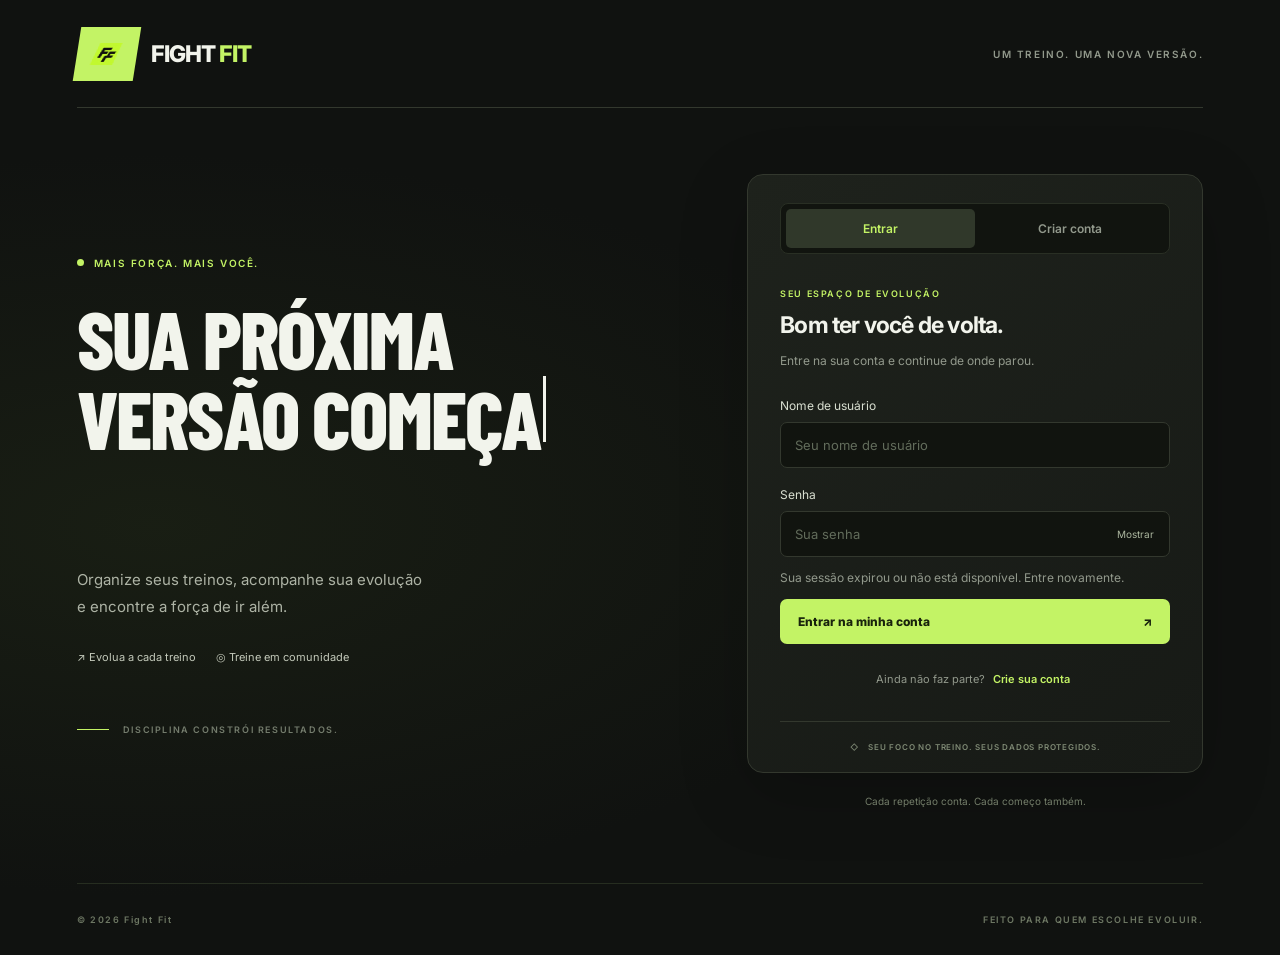
==== commit 404da9bf: "Cria a tela da conta do usuário usuario.html mostra nome, cargo e um resumo de treinos, exercícios e" ====
--- a/Front-End/public/pagina_principal.html
+++ b/Front-End/public/pagina_principal.html
@@ -41,7 +41,7 @@
             <button class="botao-menu" aria-expanded="false" aria-controls="menu-principal"
                 aria-label="Abrir menu"><span aria-hidden="true">☰</span></button>
             <nav class="caminho" aria-label="Seções">
-                <span class="caminho-raiz">Seu espaço</span>
+                <a class="caminho-raiz" href="usuario.html">Seu espaço</a>
                 <span class="separador" aria-hidden="true">/</span>
                 <a href="pagina_principal.html" aria-current="page">Visão geral</a>
                 <span class="separador" aria-hidden="true">/</span>
@@ -50,8 +50,8 @@
                 <a href="pagina_principal.html#grupos">Grupos</a>
             </nav>
             <div class="barra-acoes">
-                <button class="link-botao" id="sair" type="button">Sair</button><span class="avatar perfil"
-                    data-avatar-nome="Atleta">AT</span>
+                <button class="link-botao" id="sair" type="button">Sair</button><a class="link-perfil" href="usuario.html" aria-label="Minha conta"><span
+                        class="avatar perfil" data-avatar-nome="Atleta" aria-hidden="true">AT</span></a>
             </div>
         </header>
 
--- a/Front-End/public/assets/css/principal.css
+++ b/Front-End/public/assets/css/principal.css
@@ -232,3 +232,7 @@
 svg.icone-navegacao { flex-shrink: 0; }
 .proximo-topo .sobretitulo, .convite-primeiro-grupo>.sobretitulo { font-size: 11px; }
 .proximo-conteudo>.texto-verde { font-size: 11px; }
+
+/* Atalhos para a tela da conta. */
+.link-perfil { display: inline-flex; border-radius: 50%; }
+.link-perfil:hover .perfil { border-color: var(--verde); }
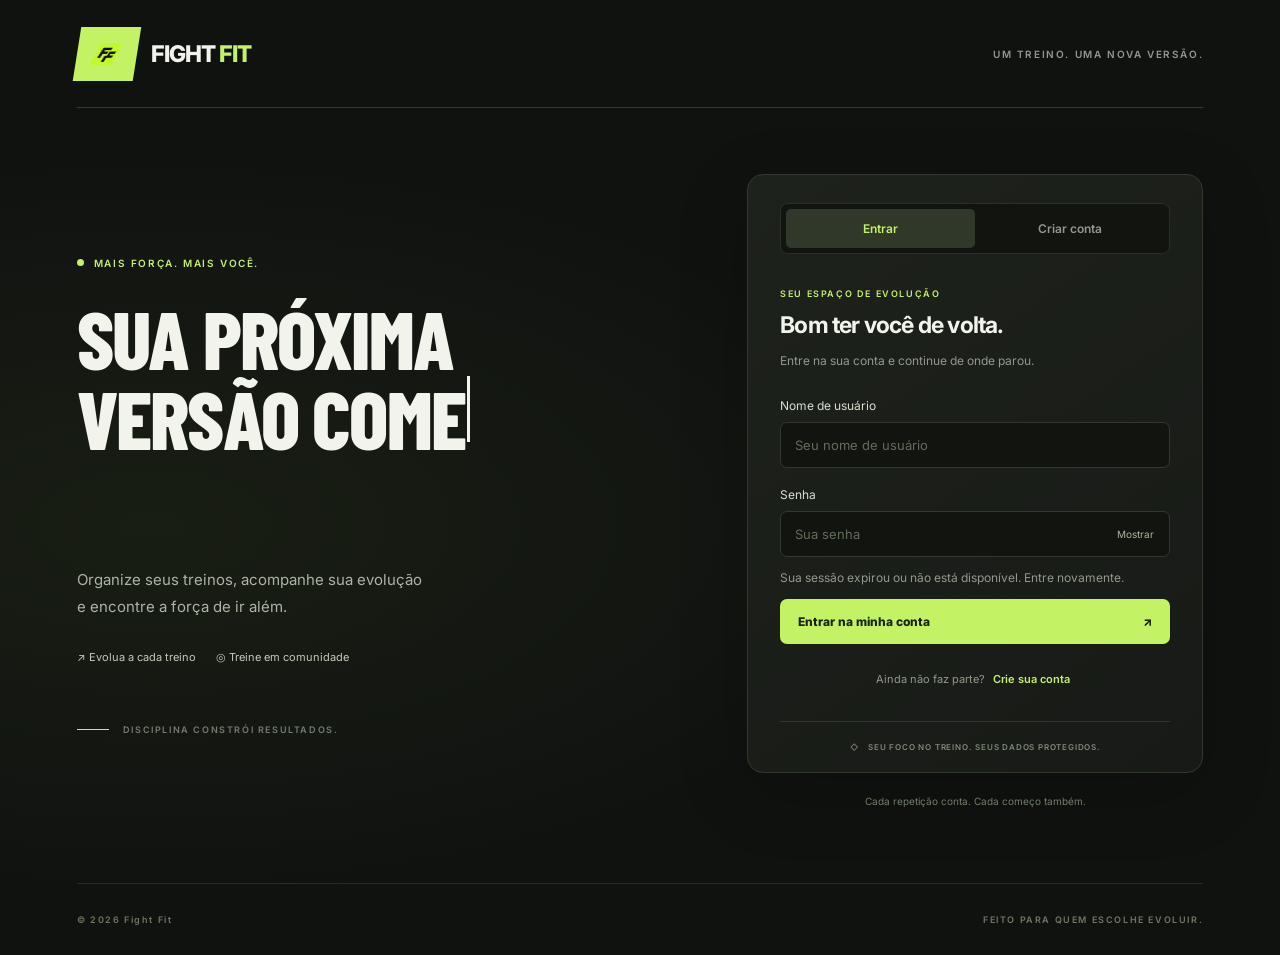
==== commit fb97a72f: "Cria as telas de grupos, detalhes do grupo e ranking grupos.html lista os grupos com dono e modalida" ====
--- a/Front-End/public/pagina_principal.html
+++ b/Front-End/public/pagina_principal.html
@@ -24,7 +24,7 @@
                     stroke-linejoin="round" aria-hidden="true">
                     <path d="M3 11 12 4l9 7M5 10v10h14V10" />
                 </svg> Visão geral</a>
-            <a class="menu-link" href="#grupos"><img class="icone-navegacao" src="assets/images/icons/grupo.svg" alt="">
+            <a class="menu-link" href="grupos.html"><img class="icone-navegacao" src="assets/images/icons/grupo.svg" alt="">
                 Meus grupos <span class="contador" id="total-grupos">—</span></a>
             <a class="menu-link" href="treinos.html"><img class="icone-navegacao" src="assets/images/icons/forca.svg"
                     alt=""> Meus treinos <span class="contador" id="total-treinos">—</span></a>
@@ -47,7 +47,7 @@
                 <span class="separador" aria-hidden="true">/</span>
                 <a href="treinos.html">Treinos</a>
                 <span class="separador" aria-hidden="true">/</span>
-                <a href="pagina_principal.html#grupos">Grupos</a>
+                <a href="grupos.html">Grupos</a>
             </nav>
             <div class="barra-acoes">
                 <button class="link-botao" id="sair" type="button">Sair</button><a class="link-perfil" href="usuario.html" aria-label="Minha conta"><span
@@ -82,7 +82,7 @@
                             <h2><span>TREINE</span><span>COM A SUA</span><em>TURMA.</em></h2>
                             <p id="descricao-destaque">Entre em um grupo com a senha que o dono te passar, ou crie o seu
                                 e chame quem treina com você.</p>
-                            <a class="botao principal" href="#grupos">Ver meus grupos <span aria-hidden="true"><svg
+                            <a class="botao principal" href="grupos.html">Ver meus grupos <span aria-hidden="true"><svg
                                         class="icone-seta" viewBox="0 0 24 24" fill="none" stroke="currentColor"
                                         stroke-width="1.5" stroke-linecap="round" stroke-linejoin="round"
                                         aria-hidden="true">
@@ -133,8 +133,8 @@
                     </div>
                     <div class="grade-grupos" id="lista-grupos-principal" hidden></div>
                     <div class="ver-mais-secao" id="rodape-grupos" hidden>
-                        <button class="botao secundario" id="ver-todos-grupos" type="button" aria-expanded="false"
-                            aria-controls="lista-grupos-principal">Ver todos os grupos</button>
+                        <a class="botao secundario" href="grupos.html">Ver todos os grupos <span
+                                aria-hidden="true">→</span></a>
                     </div>
                     <div class="estado-sem-grupos" id="estado-sem-grupos" hidden>
                         <span class="icone-grupo icone-comunidade" aria-hidden="true"><img
@@ -183,7 +183,7 @@
                 <div class="modalidades-grupo"></div><span class="total-integrantes"></span>
             </div>
             <div class="grupo-base">
-                <div class="avatares" aria-hidden="true"></div><button class="seta-botao" data-grupo></button>
+                <div class="avatares" aria-hidden="true"></div><a class="seta-botao" data-grupo></a>
             </div>
         </article>
     </template>
@@ -201,14 +201,6 @@
         </article>
     </template>
 
-    <dialog id="dialogo-grupo" aria-labelledby="titulo-dialogo-grupo">
-        <div class="dialogo-topo">
-            <h2 id="titulo-dialogo-grupo"></h2><button class="fechar-dialogo" aria-label="Fechar grupo">×</button>
-        </div>
-        <p class="tag-grupo" id="tag-dialogo-grupo"></p>
-        <p class="descricao-dialogo" id="status-detalhes-grupo" role="status"></p>
-        <ul class="lista-integrantes" id="lista-integrantes"></ul>
-    </dialog>
     <dialog id="dialogo-explorar" aria-labelledby="titulo-explorar">
         <div class="dialogo-topo">
             <h2 id="titulo-explorar">Buscar grupos</h2><button class="fechar-dialogo"
--- a/Front-End/public/assets/css/principal.css
+++ b/Front-End/public/assets/css/principal.css
@@ -217,18 +217,14 @@
     border-radius: 5px; color: var(--texto); background: #10150f; font: inherit; font-size: 14px;
 }
 .formulario-dialogo>.botao { margin-top: 6px; }
-.lista-integrantes { list-style: none; padding: 0; margin: 0; }
-.lista-integrantes li { display: flex; justify-content: space-between; gap: 15px; border-bottom: 1px solid var(--borda); padding: 16px 0; font-size: 13px; }
-.lista-integrantes small { color: var(--muted); font-size: 10px; }
 .detalhe-exercicio { cursor: default; }
 #estado-carregamento { margin-bottom: 25px; }
 #estado-carregamento[data-estado="erro"] { color: #ffc0aa; }
 #estado-carregamento p { line-height: 1.8; }
-#status-detalhes-grupo, #status-explorar { line-height: 1.8; }
+#status-explorar { line-height: 1.8; }
 
 /* Título dos diálogos na mesma linha do botão de fechar. */
 .dialogo-topo h2 { margin: 0; overflow-wrap: anywhere; }
-#tag-dialogo-grupo { margin: -12px 0 12px; }
 svg.icone-navegacao { flex-shrink: 0; }
 .proximo-topo .sobretitulo, .convite-primeiro-grupo>.sobretitulo { font-size: 11px; }
 .proximo-conteudo>.texto-verde { font-size: 11px; }
